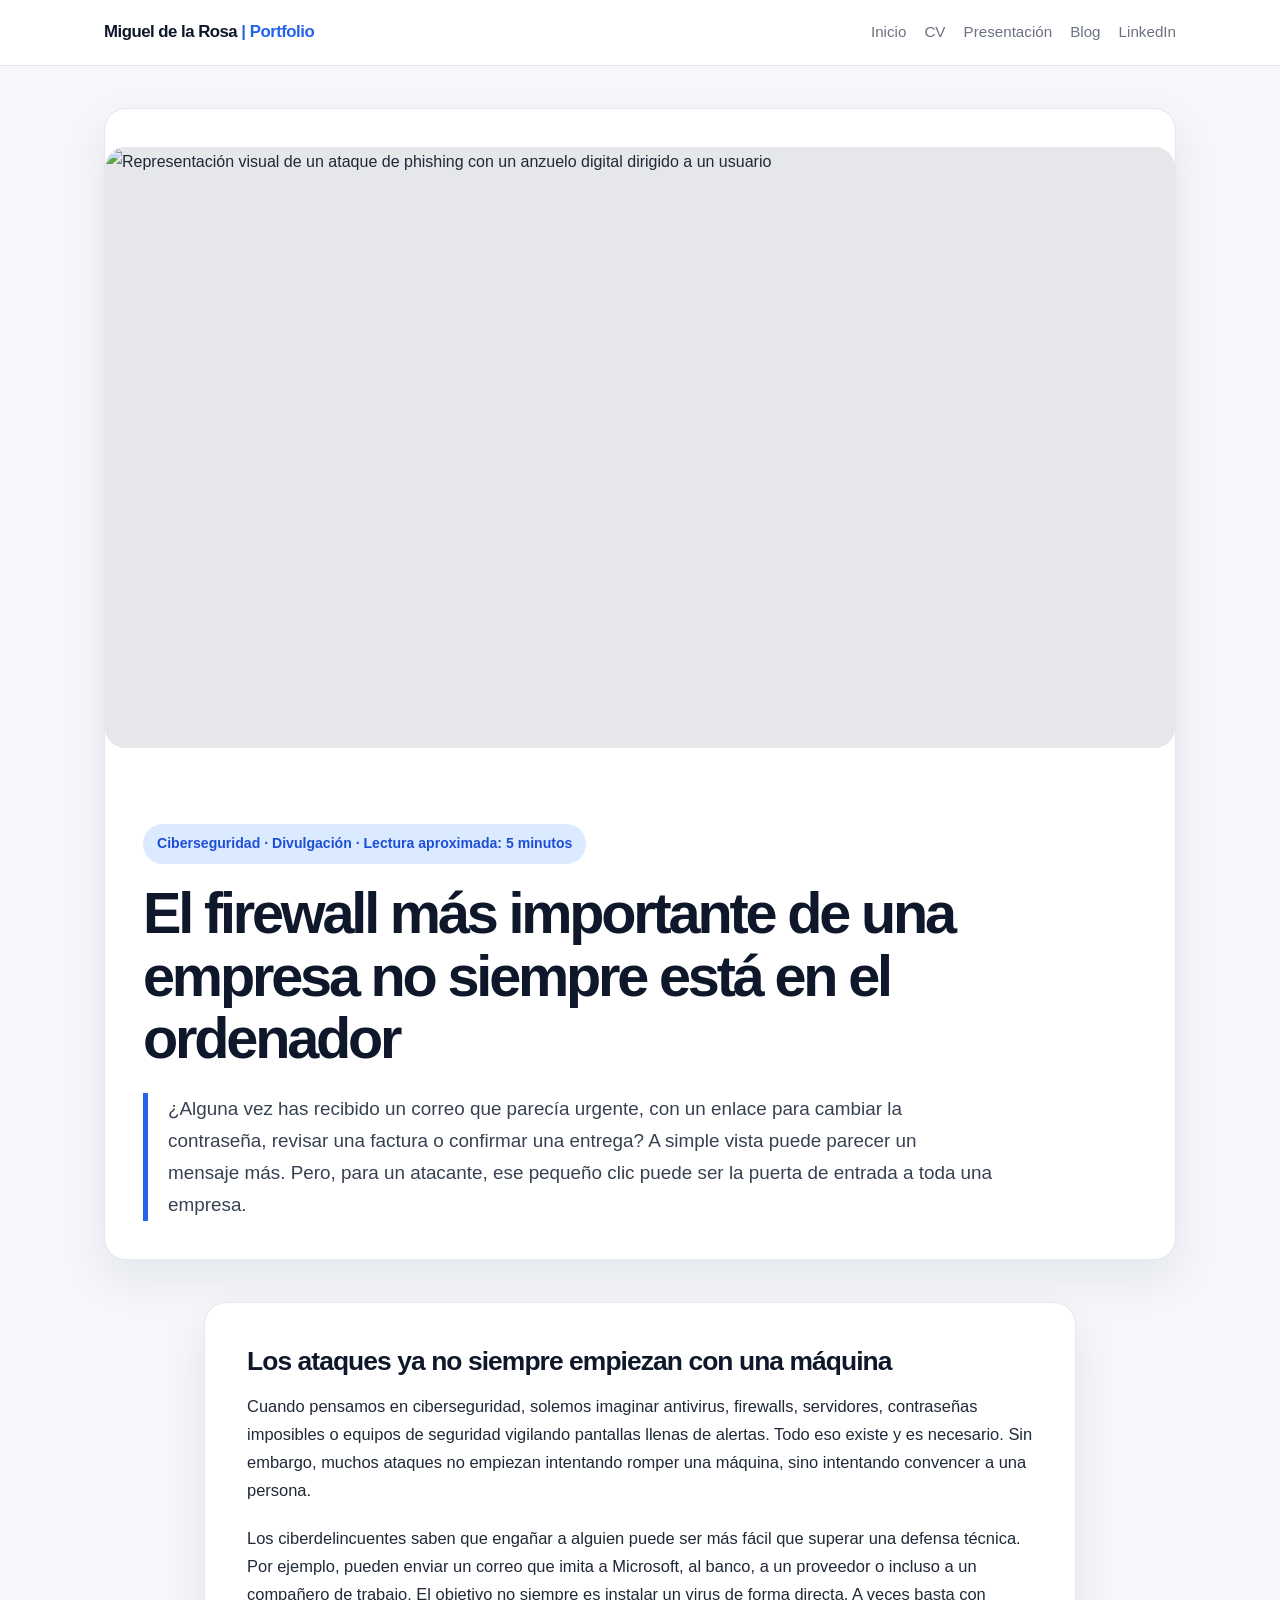
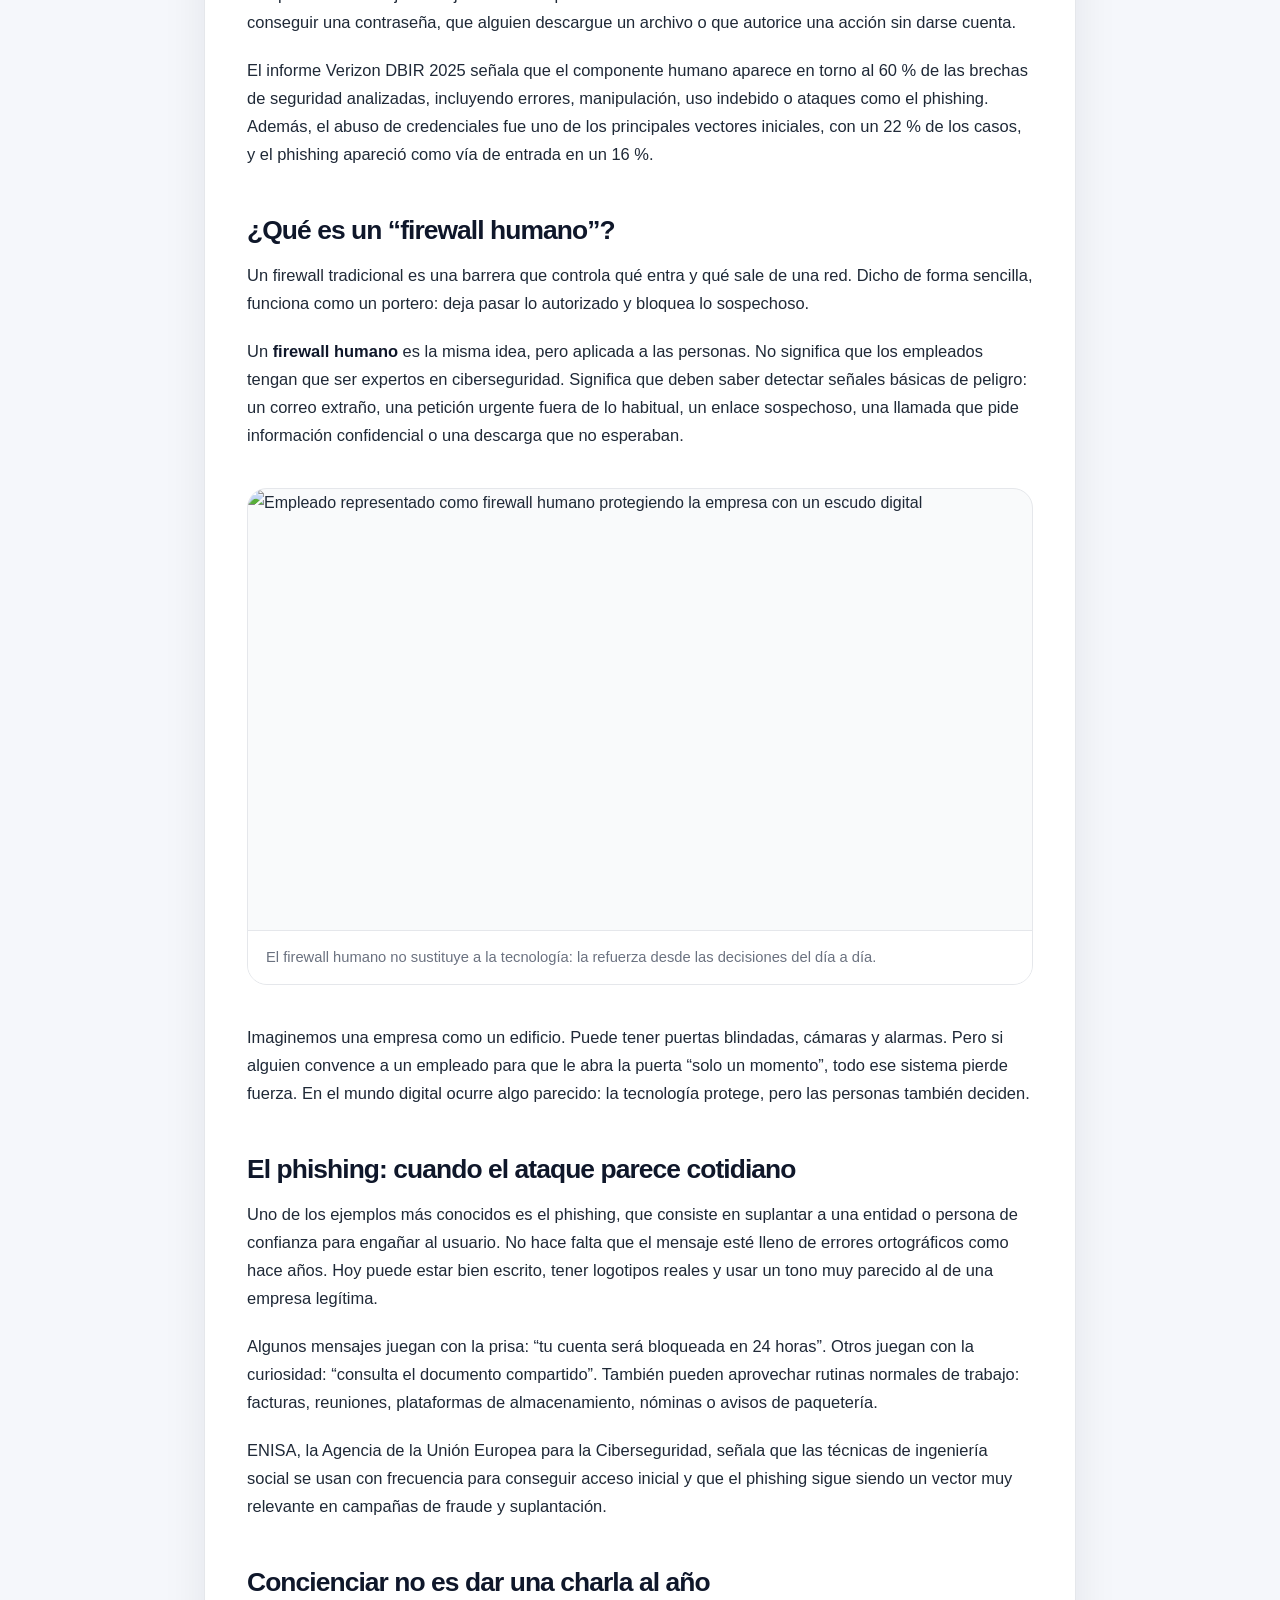
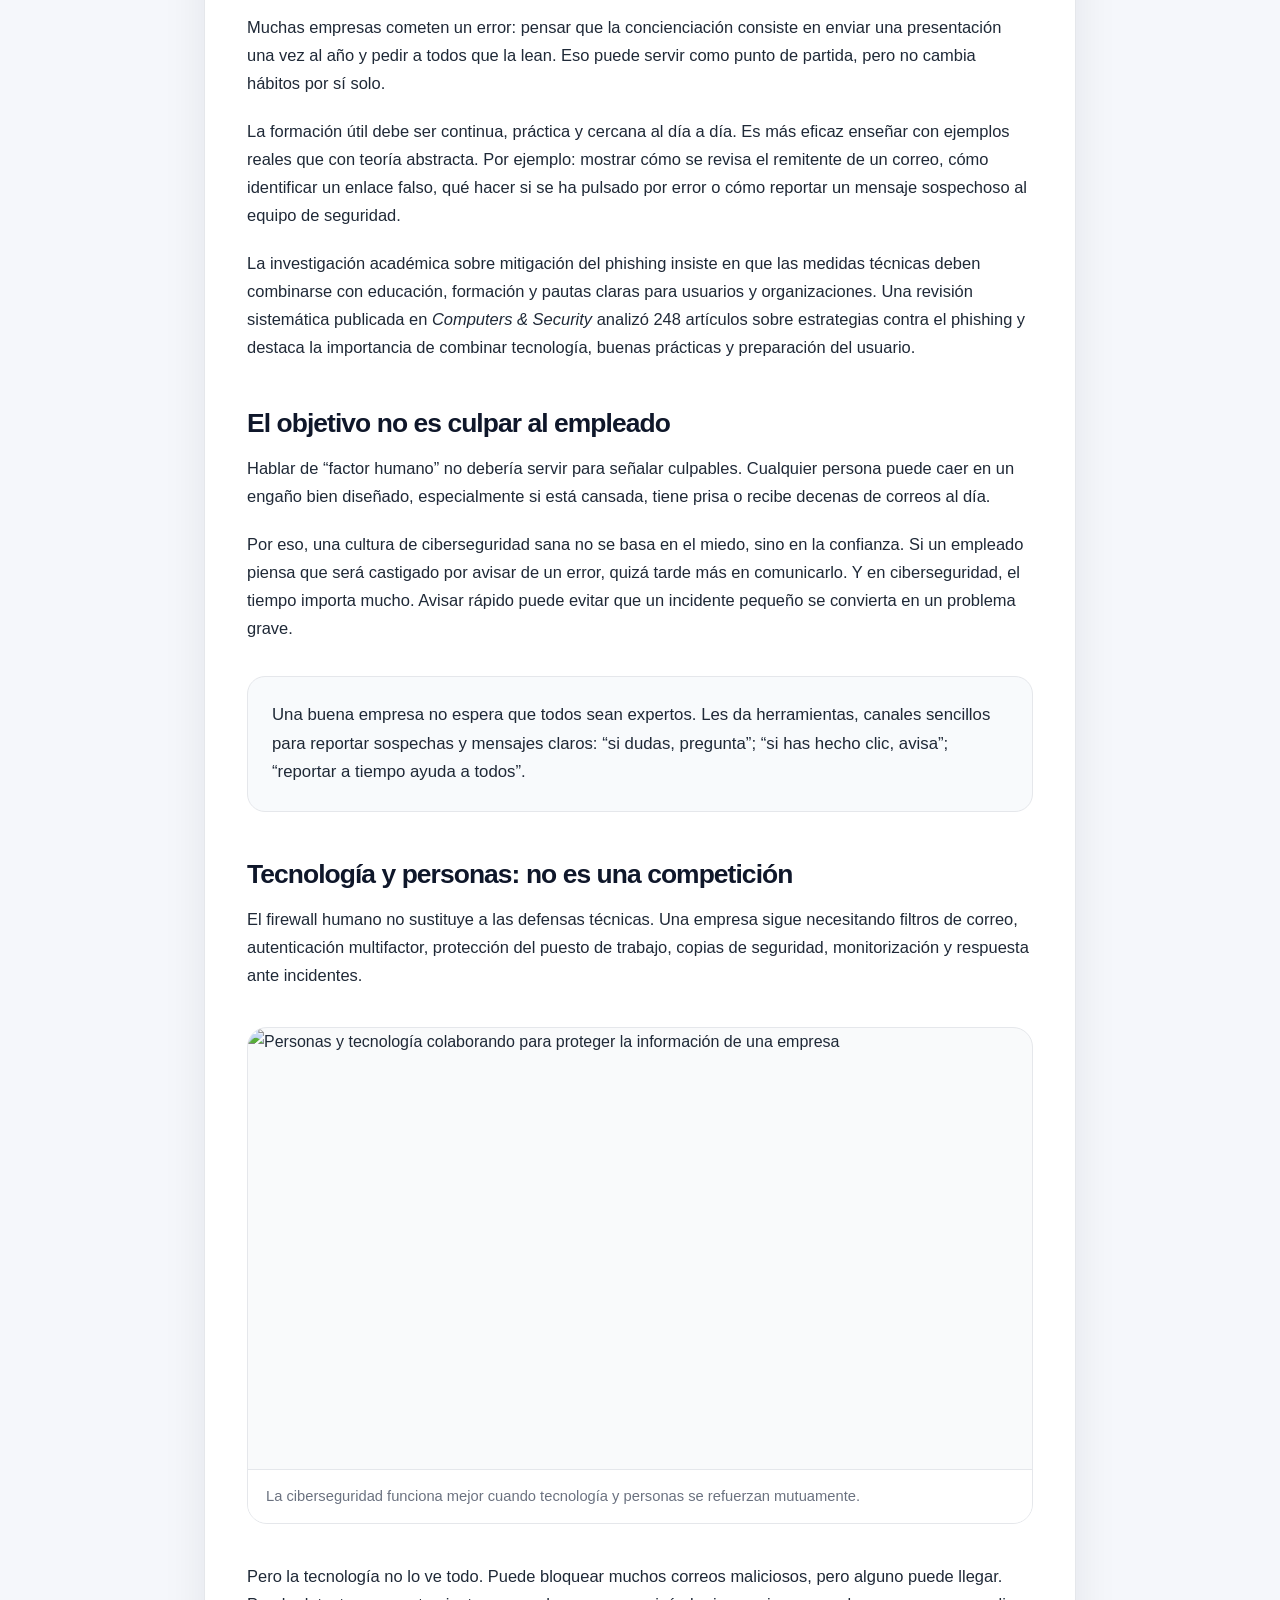
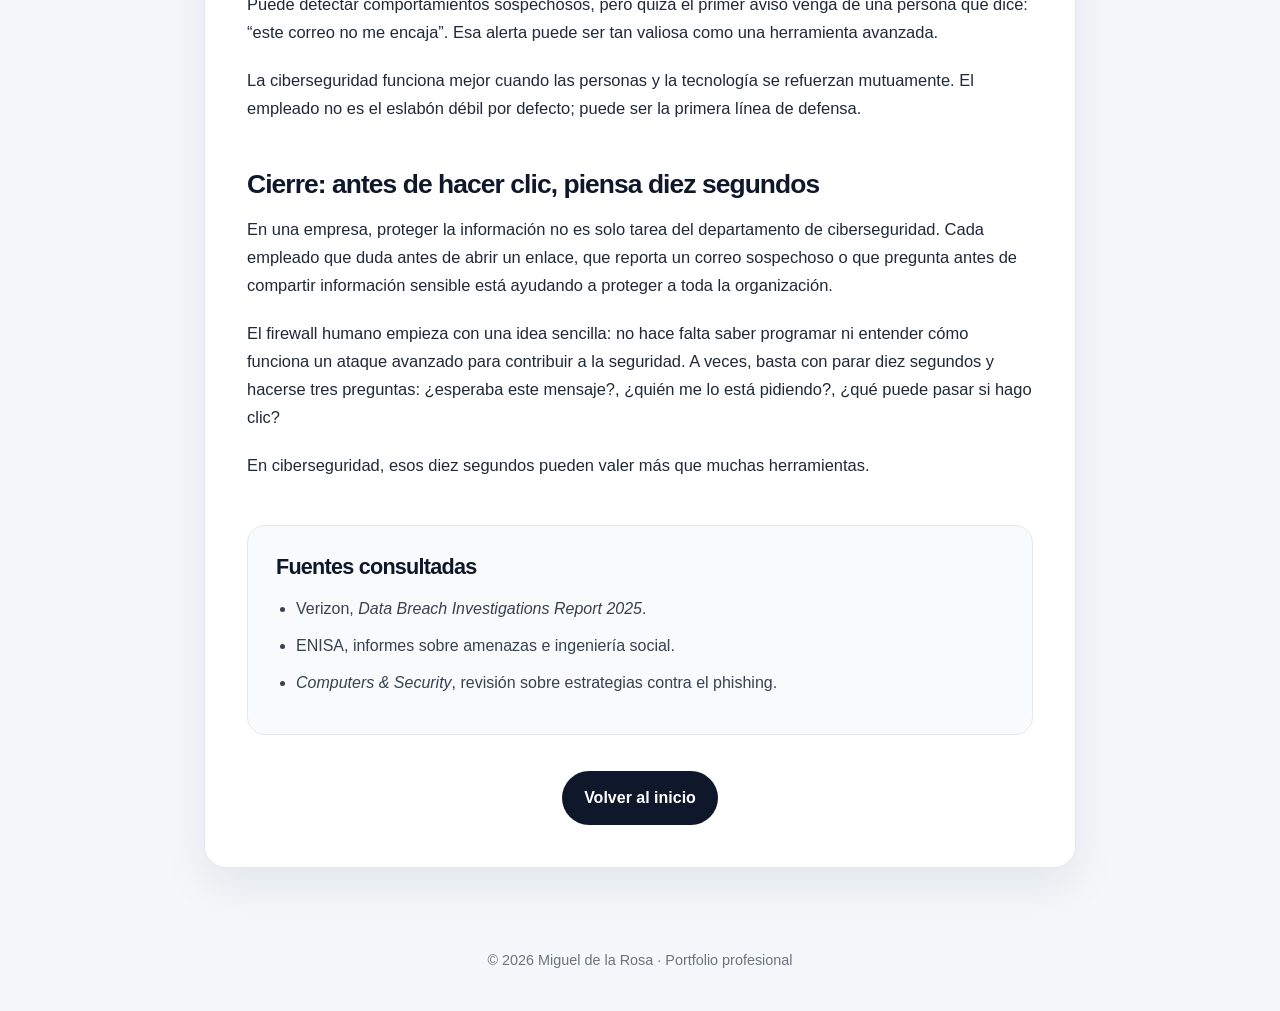
==== blog.html @ 4d726107 "Create blog.html" ====
<!DOCTYPE html>
<html lang="es">
<head>
  <meta charset="UTF-8" />
  <meta name="viewport" content="width=device-width, initial-scale=1.0" />
  <title>Blog divulgativo | Firewall humano</title>

  <style>
    :root {
      --bg: #f5f7fb;
      --card: #ffffff;
      --text: #1f2937;
      --muted: #6b7280;
      --primary: #0f172a;
      --accent: #2563eb;
      --accent-soft: #dbeafe;
      --border: #e5e7eb;
      --shadow: 0 18px 45px rgba(15, 23, 42, 0.08);
      --radius: 22px;
      --max-width: 920px;
    }

    * {
      box-sizing: border-box;
    }

    body {
      margin: 0;
      font-family: Arial, Helvetica, sans-serif;
      background: var(--bg);
      color: var(--text);
      line-height: 1.7;
    }

    a {
      color: inherit;
      text-decoration: none;
    }

    img {
      max-width: 100%;
      display: block;
    }

    /* =========================
       CABECERA GENERAL
       ========================= */
    header {
      background: rgba(255, 255, 255, 0.92);
      border-bottom: 1px solid var(--border);
      position: sticky;
      top: 0;
      z-index: 10;
      backdrop-filter: blur(12px);
    }

    .nav {
      max-width: 1120px;
      margin: 0 auto;
      padding: 18px 24px;
      display: flex;
      align-items: center;
      justify-content: space-between;
      gap: 24px;
    }

    .brand {
      font-weight: 800;
      letter-spacing: -0.03em;
      color: var(--primary);
      font-size: 1.05rem;
    }

    .brand span {
      color: var(--accent);
    }

    .nav-links {
      display: flex;
      gap: 18px;
      font-size: 0.95rem;
      color: var(--muted);
    }

    .nav-links a:hover {
      color: var(--accent);
    }

    /* =========================
       HERO DEL BLOG
       ========================= */
    .hero {
      max-width: 1120px;
      margin: 42px auto 0;
      padding: 0 24px;
    }

    .hero-card {
      background: var(--card);
      border: 1px solid var(--border);
      border-radius: var(--radius);
      box-shadow: var(--shadow);
      overflow: hidden;
    }

    .hero-image {
      aspect-ratio: 16 / 9;
      background: #e5e7eb;
      overflow: hidden;
    }

    .hero-image img {
      width: 100%;
      height: 100%;
      object-fit: cover;
    }

    .hero-content {
      padding: 38px;
    }

    .meta {
      display: inline-flex;
      flex-wrap: wrap;
      gap: 8px;
      align-items: center;
      padding: 8px 14px;
      margin-bottom: 18px;
      border-radius: 999px;
      background: var(--accent-soft);
      color: #1d4ed8;
      font-size: 0.88rem;
      font-weight: 700;
    }

    h1 {
      margin: 0;
      max-width: 900px;
      color: var(--primary);
      font-size: clamp(2rem, 5vw, 3.6rem);
      line-height: 1.08;
      letter-spacing: -0.055em;
    }

    .lead {
      margin: 24px 0 0;
      max-width: 850px;
      font-size: 1.18rem;
      color: #374151;
      border-left: 5px solid var(--accent);
      padding-left: 20px;
    }

    /* =========================
       ARTÍCULO
       ========================= */
    main {
      max-width: var(--max-width);
      margin: 42px auto;
      padding: 0 24px;
    }

    article {
      background: var(--card);
      border: 1px solid var(--border);
      border-radius: var(--radius);
      box-shadow: var(--shadow);
      padding: 42px;
    }

    article h2 {
      margin-top: 46px;
      margin-bottom: 14px;
      color: var(--primary);
      font-size: 1.65rem;
      line-height: 1.25;
      letter-spacing: -0.035em;
    }

    article h2:first-child {
      margin-top: 0;
    }

    article p {
      margin: 0 0 20px;
      font-size: 1.03rem;
    }

    strong {
      color: var(--primary);
    }

    figure {
      margin: 38px 0;
      border-radius: 20px;
      overflow: hidden;
      border: 1px solid var(--border);
      background: #f9fafb;
    }

    figure img {
      width: 100%;
      aspect-ratio: 16 / 9;
      object-fit: cover;
    }

    figcaption {
      padding: 14px 18px;
      font-size: 0.92rem;
      color: var(--muted);
      background: #ffffff;
      border-top: 1px solid var(--border);
    }

    .highlight-box {
      margin: 34px 0;
      padding: 24px;
      border-radius: 18px;
      background: #f8fafc;
      border: 1px solid var(--border);
    }

    .highlight-box p {
      margin: 0;
      font-size: 1.05rem;
    }

    /* =========================
       FUENTES
       ========================= */
    .sources {
      margin-top: 46px;
      padding: 28px;
      border-radius: 18px;
      background: #f8fafc;
      border: 1px solid var(--border);
    }

    .sources h2 {
      margin-top: 0;
      font-size: 1.35rem;
    }

    .sources ul {
      margin: 0;
      padding-left: 20px;
    }

    .sources li {
      margin-bottom: 10px;
      color: #374151;
    }

    /* =========================
       BOTÓN FINAL
       ========================= */
    .back-home {
      margin-top: 36px;
      text-align: center;
    }

    .btn {
      display: inline-flex;
      align-items: center;
      justify-content: center;
      padding: 13px 22px;
      border-radius: 999px;
      background: var(--primary);
      color: #ffffff;
      font-weight: 700;
      transition: transform 0.2s ease, box-shadow 0.2s ease, background 0.2s ease;
    }

    .btn:hover {
      background: var(--accent);
      transform: translateY(-2px);
      box-shadow: 0 14px 30px rgba(37, 99, 235, 0.22);
    }

    footer {
      max-width: 1120px;
      margin: 0 auto;
      padding: 24px;
      text-align: center;
      color: var(--muted);
      font-size: 0.9rem;
    }

    /* =========================
       RESPONSIVE
       ========================= */
    @media (max-width: 760px) {
      .nav {
        flex-direction: column;
        align-items: flex-start;
      }

      .nav-links {
        flex-wrap: wrap;
      }

      .hero-content,
      article {
        padding: 26px;
      }

      .lead {
        font-size: 1.05rem;
      }

      article h2 {
        font-size: 1.4rem;
      }
    }
  </style>
</head>

<body>

  <!-- 
    CABECERA:
    Cambia los enlaces si tus archivos tienen otros nombres.
    Ejemplo: index.html, cv.html, presentacion.html, blog.html
  -->
  <header>
    <nav class="nav">
      <a class="brand" href="index.html">Miguel de la Rosa <span>| Portfolio</span></a>

      <div class="nav-links">
        <a href="index.html">Inicio</a>
        <a href="cv.html">CV</a>
        <a href="presentacion.html">Presentación</a>
        <a href="blog.html">Blog</a>
        <a href="linkedin.html">LinkedIn</a>
      </div>
    </nav>
  </header>

  <!-- HERO DEL BLOG -->
  <section class="hero">
    <div class="hero-card">

      <figure class="hero-image">
        <!-- 
          Cambia esta ruta si guardas la imagen en otra carpeta.
          Ruta recomendada: /img/blog-firewall-humano-cabecera.png
        -->
        <img
          src="img/blog-firewall-humano-cabecera.png"
          alt="Representación visual de un ataque de phishing con un anzuelo digital dirigido a un usuario"
        />
      </figure>

      <div class="hero-content">
        <div class="meta">
          Ciberseguridad · Divulgación · Lectura aproximada: 5 minutos
        </div>

        <h1>El firewall más importante de una empresa no siempre está en el ordenador</h1>

        <p class="lead">
          ¿Alguna vez has recibido un correo que parecía urgente, con un enlace para cambiar la contraseña, revisar una factura o confirmar una entrega? A simple vista puede parecer un mensaje más. Pero, para un atacante, ese pequeño clic puede ser la puerta de entrada a toda una empresa.
        </p>
      </div>
    </div>
  </section>

  <main>
    <article>

      <h2>Los ataques ya no siempre empiezan con una máquina</h2>

      <p>
        Cuando pensamos en ciberseguridad, solemos imaginar antivirus, firewalls, servidores, contraseñas imposibles o equipos de seguridad vigilando pantallas llenas de alertas. Todo eso existe y es necesario. Sin embargo, muchos ataques no empiezan intentando romper una máquina, sino intentando convencer a una persona.
      </p>

      <p>
        Los ciberdelincuentes saben que engañar a alguien puede ser más fácil que superar una defensa técnica. Por ejemplo, pueden enviar un correo que imita a Microsoft, al banco, a un proveedor o incluso a un compañero de trabajo. El objetivo no siempre es instalar un virus de forma directa. A veces basta con conseguir una contraseña, que alguien descargue un archivo o que autorice una acción sin darse cuenta.
      </p>

      <p>
        El informe Verizon DBIR 2025 señala que el componente humano aparece en torno al 60 % de las brechas de seguridad analizadas, incluyendo errores, manipulación, uso indebido o ataques como el phishing. Además, el abuso de credenciales fue uno de los principales vectores iniciales, con un 22 % de los casos, y el phishing apareció como vía de entrada en un 16 %.
      </p>

      <h2>¿Qué es un “firewall humano”?</h2>

      <p>
        Un firewall tradicional es una barrera que controla qué entra y qué sale de una red. Dicho de forma sencilla, funciona como un portero: deja pasar lo autorizado y bloquea lo sospechoso.
      </p>

      <p>
        Un <strong>firewall humano</strong> es la misma idea, pero aplicada a las personas. No significa que los empleados tengan que ser expertos en ciberseguridad. Significa que deben saber detectar señales básicas de peligro: un correo extraño, una petición urgente fuera de lo habitual, un enlace sospechoso, una llamada que pide información confidencial o una descarga que no esperaban.
      </p>

      <figure>
        <!-- 
          Imagen interior 1.
          Ruta recomendada: /img/blog-firewall-humano-escudo.png
        -->
        <img
          src="img/blog-firewall-humano-escudo.png"
          alt="Empleado representado como firewall humano protegiendo la empresa con un escudo digital"
        />
        <figcaption>
          El firewall humano no sustituye a la tecnología: la refuerza desde las decisiones del día a día.
        </figcaption>
      </figure>

      <p>
        Imaginemos una empresa como un edificio. Puede tener puertas blindadas, cámaras y alarmas. Pero si alguien convence a un empleado para que le abra la puerta “solo un momento”, todo ese sistema pierde fuerza. En el mundo digital ocurre algo parecido: la tecnología protege, pero las personas también deciden.
      </p>

      <h2>El phishing: cuando el ataque parece cotidiano</h2>

      <p>
        Uno de los ejemplos más conocidos es el phishing, que consiste en suplantar a una entidad o persona de confianza para engañar al usuario. No hace falta que el mensaje esté lleno de errores ortográficos como hace años. Hoy puede estar bien escrito, tener logotipos reales y usar un tono muy parecido al de una empresa legítima.
      </p>

      <p>
        Algunos mensajes juegan con la prisa: “tu cuenta será bloqueada en 24 horas”. Otros juegan con la curiosidad: “consulta el documento compartido”. También pueden aprovechar rutinas normales de trabajo: facturas, reuniones, plataformas de almacenamiento, nóminas o avisos de paquetería.
      </p>

      <p>
        ENISA, la Agencia de la Unión Europea para la Ciberseguridad, señala que las técnicas de ingeniería social se usan con frecuencia para conseguir acceso inicial y que el phishing sigue siendo un vector muy relevante en campañas de fraude y suplantación.
      </p>

      <h2>Concienciar no es dar una charla al año</h2>

      <p>
        Muchas empresas cometen un error: pensar que la concienciación consiste en enviar una presentación una vez al año y pedir a todos que la lean. Eso puede servir como punto de partida, pero no cambia hábitos por sí solo.
      </p>

      <p>
        La formación útil debe ser continua, práctica y cercana al día a día. Es más eficaz enseñar con ejemplos reales que con teoría abstracta. Por ejemplo: mostrar cómo se revisa el remitente de un correo, cómo identificar un enlace falso, qué hacer si se ha pulsado por error o cómo reportar un mensaje sospechoso al equipo de seguridad.
      </p>

      <p>
        La investigación académica sobre mitigación del phishing insiste en que las medidas técnicas deben combinarse con educación, formación y pautas claras para usuarios y organizaciones. Una revisión sistemática publicada en <em>Computers & Security</em> analizó 248 artículos sobre estrategias contra el phishing y destaca la importancia de combinar tecnología, buenas prácticas y preparación del usuario.
      </p>

      <h2>El objetivo no es culpar al empleado</h2>

      <p>
        Hablar de “factor humano” no debería servir para señalar culpables. Cualquier persona puede caer en un engaño bien diseñado, especialmente si está cansada, tiene prisa o recibe decenas de correos al día.
      </p>

      <p>
        Por eso, una cultura de ciberseguridad sana no se basa en el miedo, sino en la confianza. Si un empleado piensa que será castigado por avisar de un error, quizá tarde más en comunicarlo. Y en ciberseguridad, el tiempo importa mucho. Avisar rápido puede evitar que un incidente pequeño se convierta en un problema grave.
      </p>

      <div class="highlight-box">
        <p>
          Una buena empresa no espera que todos sean expertos. Les da herramientas, canales sencillos para reportar sospechas y mensajes claros: “si dudas, pregunta”; “si has hecho clic, avisa”; “reportar a tiempo ayuda a todos”.
        </p>
      </div>

      <h2>Tecnología y personas: no es una competición</h2>

      <p>
        El firewall humano no sustituye a las defensas técnicas. Una empresa sigue necesitando filtros de correo, autenticación multifactor, protección del puesto de trabajo, copias de seguridad, monitorización y respuesta ante incidentes.
      </p>

      <figure>
        <!-- 
          Imagen interior 2.
          Ruta recomendada: /img/blog-personas-tecnologia.png
        -->
        <img
          src="img/blog-personas-tecnologia.png"
          alt="Personas y tecnología colaborando para proteger la información de una empresa"
        />
        <figcaption>
          La ciberseguridad funciona mejor cuando tecnología y personas se refuerzan mutuamente.
        </figcaption>
      </figure>

      <p>
        Pero la tecnología no lo ve todo. Puede bloquear muchos correos maliciosos, pero alguno puede llegar. Puede detectar comportamientos sospechosos, pero quizá el primer aviso venga de una persona que dice: “este correo no me encaja”. Esa alerta puede ser tan valiosa como una herramienta avanzada.
      </p>

      <p>
        La ciberseguridad funciona mejor cuando las personas y la tecnología se refuerzan mutuamente. El empleado no es el eslabón débil por defecto; puede ser la primera línea de defensa.
      </p>

      <h2>Cierre: antes de hacer clic, piensa diez segundos</h2>

      <p>
        En una empresa, proteger la información no es solo tarea del departamento de ciberseguridad. Cada empleado que duda antes de abrir un enlace, que reporta un correo sospechoso o que pregunta antes de compartir información sensible está ayudando a proteger a toda la organización.
      </p>

      <p>
        El firewall humano empieza con una idea sencilla: no hace falta saber programar ni entender cómo funciona un ataque avanzado para contribuir a la seguridad. A veces, basta con parar diez segundos y hacerse tres preguntas: ¿esperaba este mensaje?, ¿quién me lo está pidiendo?, ¿qué puede pasar si hago clic?
      </p>

      <p>
        En ciberseguridad, esos diez segundos pueden valer más que muchas herramientas.
      </p>

      <section class="sources">
        <h2>Fuentes consultadas</h2>
        <ul>
          <li>Verizon, <em>Data Breach Investigations Report 2025</em>.</li>
          <li>ENISA, informes sobre amenazas e ingeniería social.</li>
          <li><em>Computers & Security</em>, revisión sobre estrategias contra el phishing.</li>
        </ul>
      </section>

      <div class="back-home">
        <!-- Cambia index.html si tu página principal tiene otro nombre -->
        <a class="btn" href="index.html">Volver al inicio</a>
      </div>

    </article>
  </main>

  <footer>
    <p>© 2026 Miguel de la Rosa · Portfolio profesional</p>
  </footer>

</body>
</html>
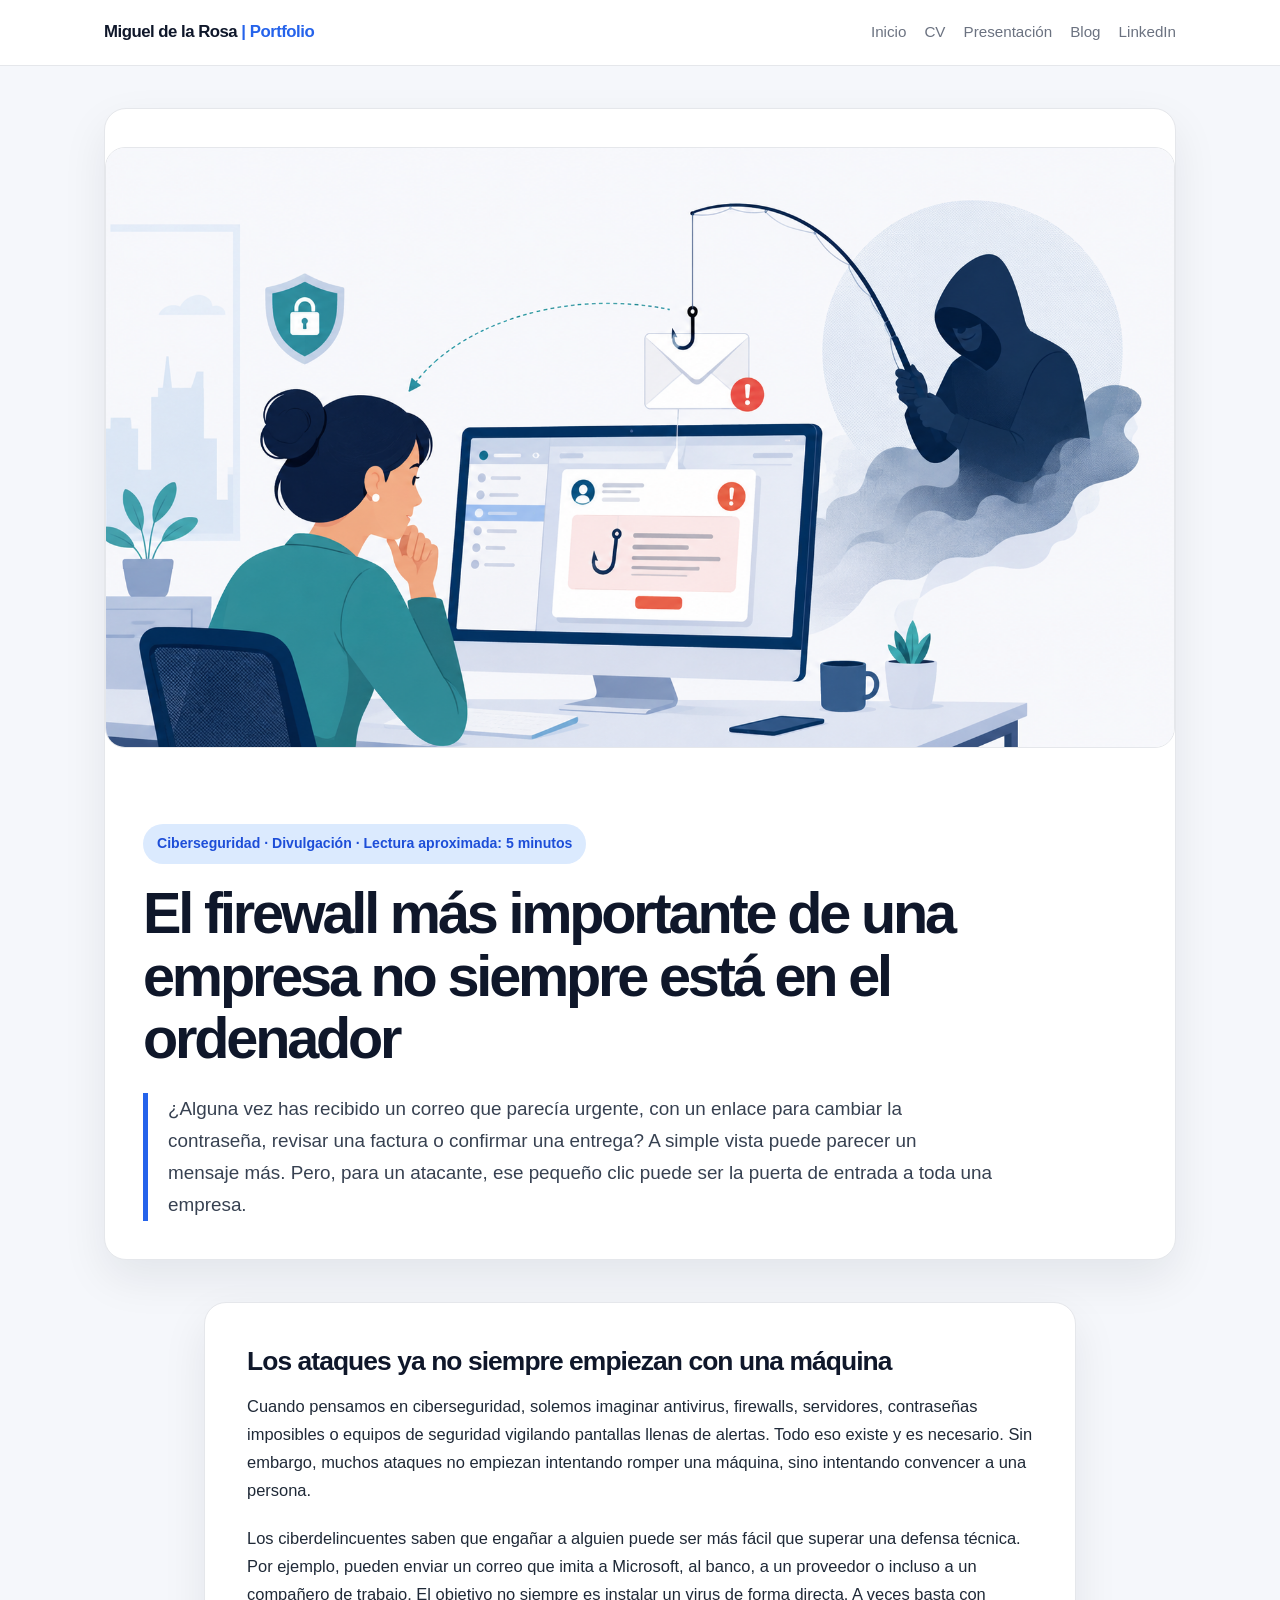
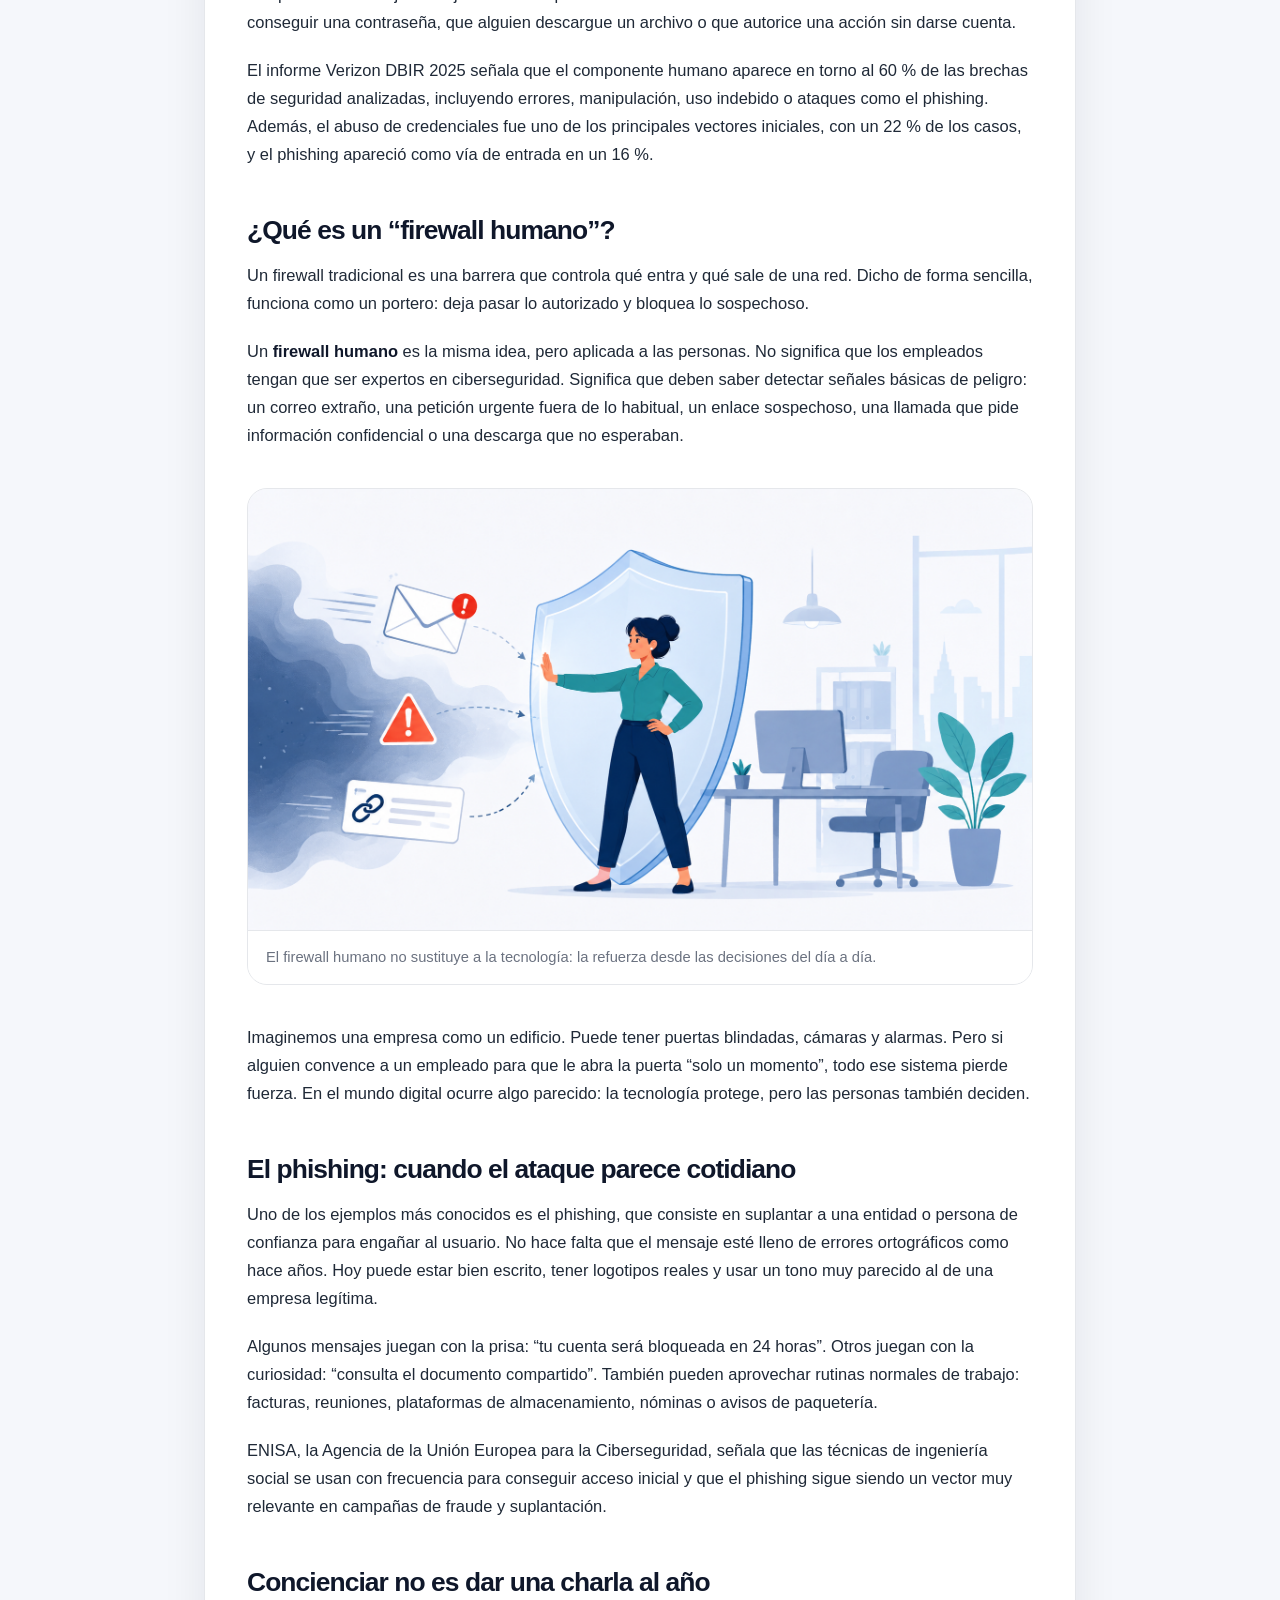
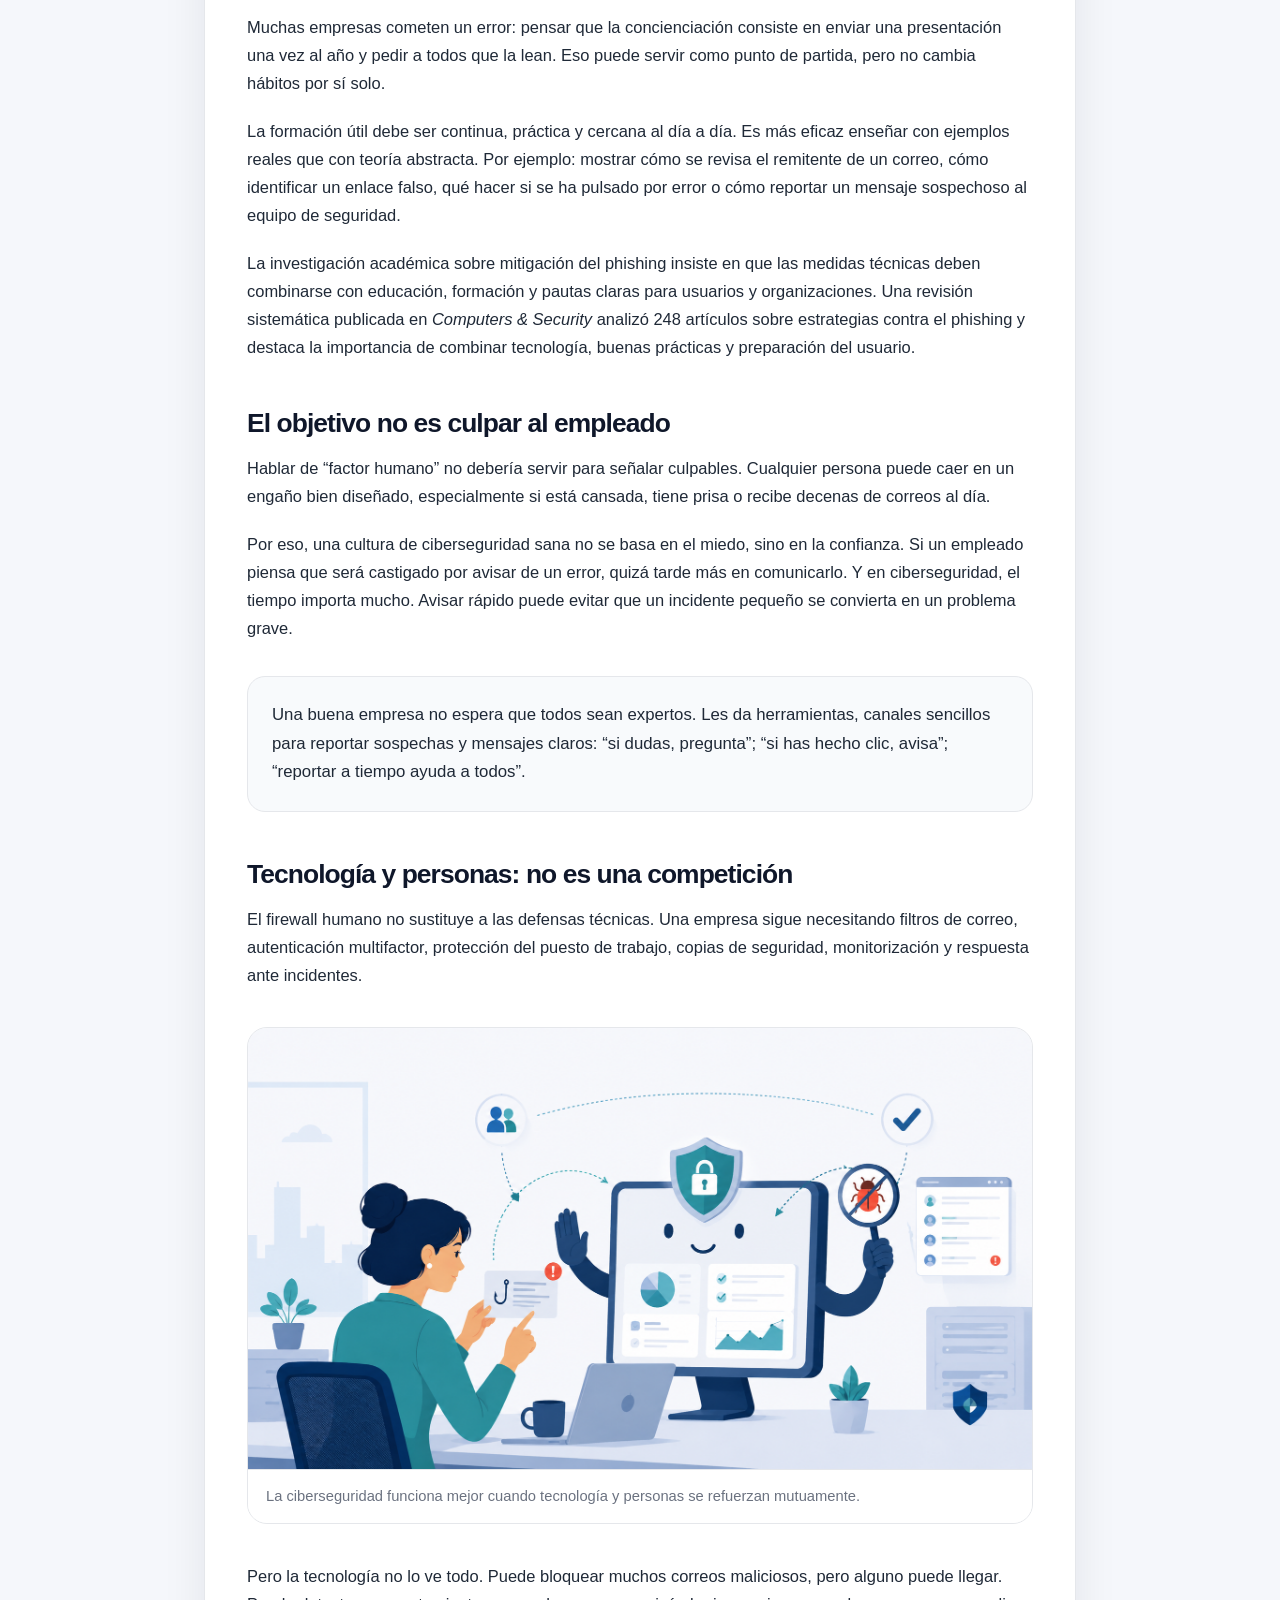
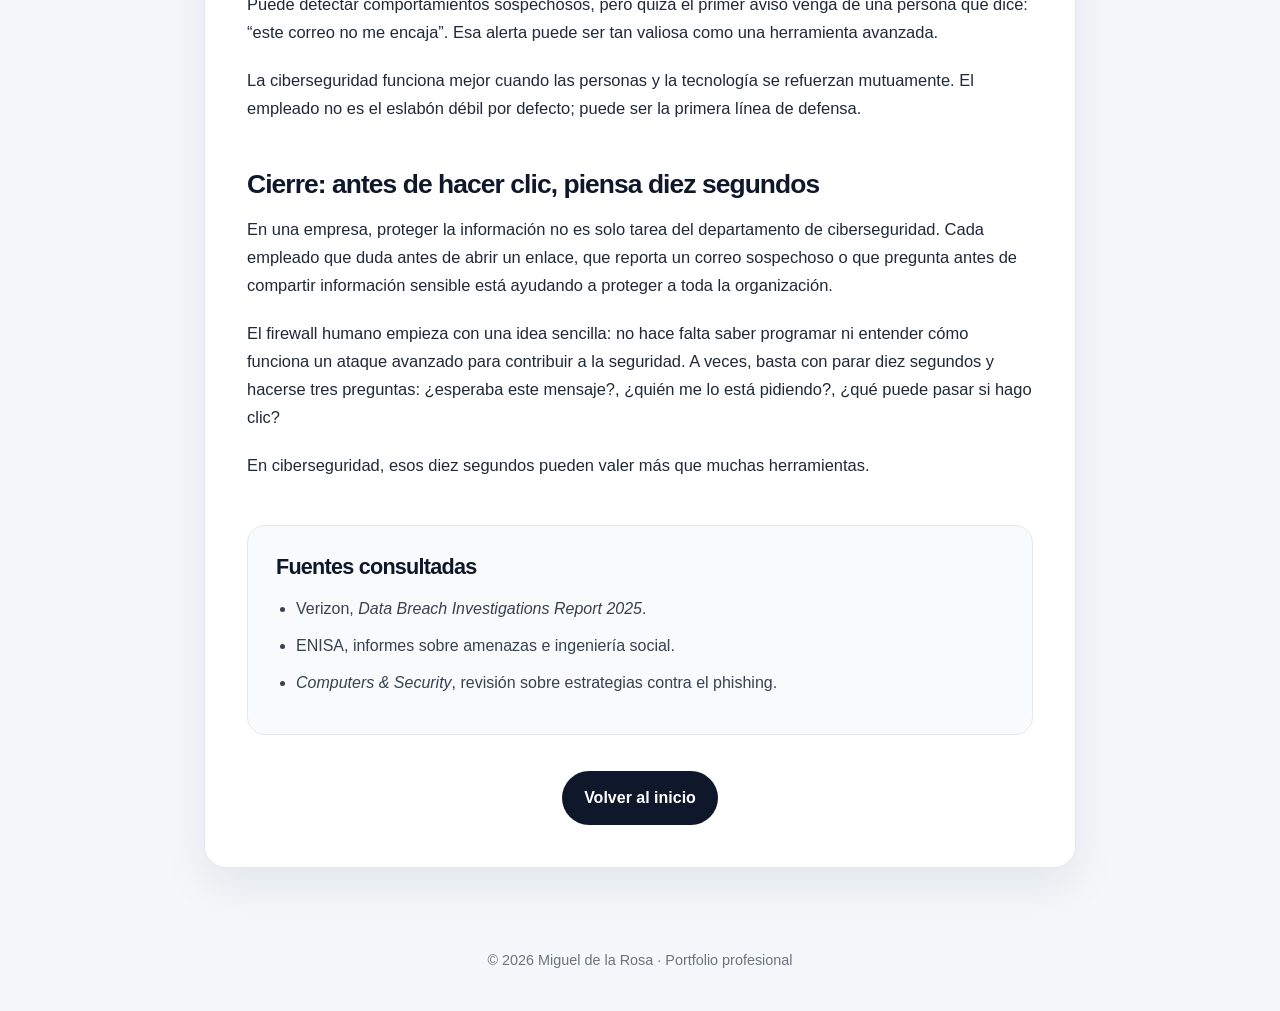
==== commit 1c707599: "Update blog.html" ====
--- a/blog.html
+++ b/blog.html
@@ -346,7 +346,7 @@
           Ruta recomendada: /img/blog-firewall-humano-cabecera.png
         -->
         <img
-          src="img/blog-firewall-humano-cabecera.png"
+          src="assets/blog-firewall-humano-cabecera.png"
           alt="Representación visual de un ataque de phishing con un anzuelo digital dirigido a un usuario"
         />
       </figure>
@@ -398,7 +398,7 @@
           Ruta recomendada: /img/blog-firewall-humano-escudo.png
         -->
         <img
-          src="img/blog-firewall-humano-escudo.png"
+          src="assets/blog-firewall-humano-escudo.png"
           alt="Empleado representado como firewall humano protegiendo la empresa con un escudo digital"
         />
         <figcaption>
@@ -466,7 +466,7 @@
           Ruta recomendada: /img/blog-personas-tecnologia.png
         -->
         <img
-          src="img/blog-personas-tecnologia.png"
+          src="assets/blog-personas-tecnologia.png"
           alt="Personas y tecnología colaborando para proteger la información de una empresa"
         />
         <figcaption>
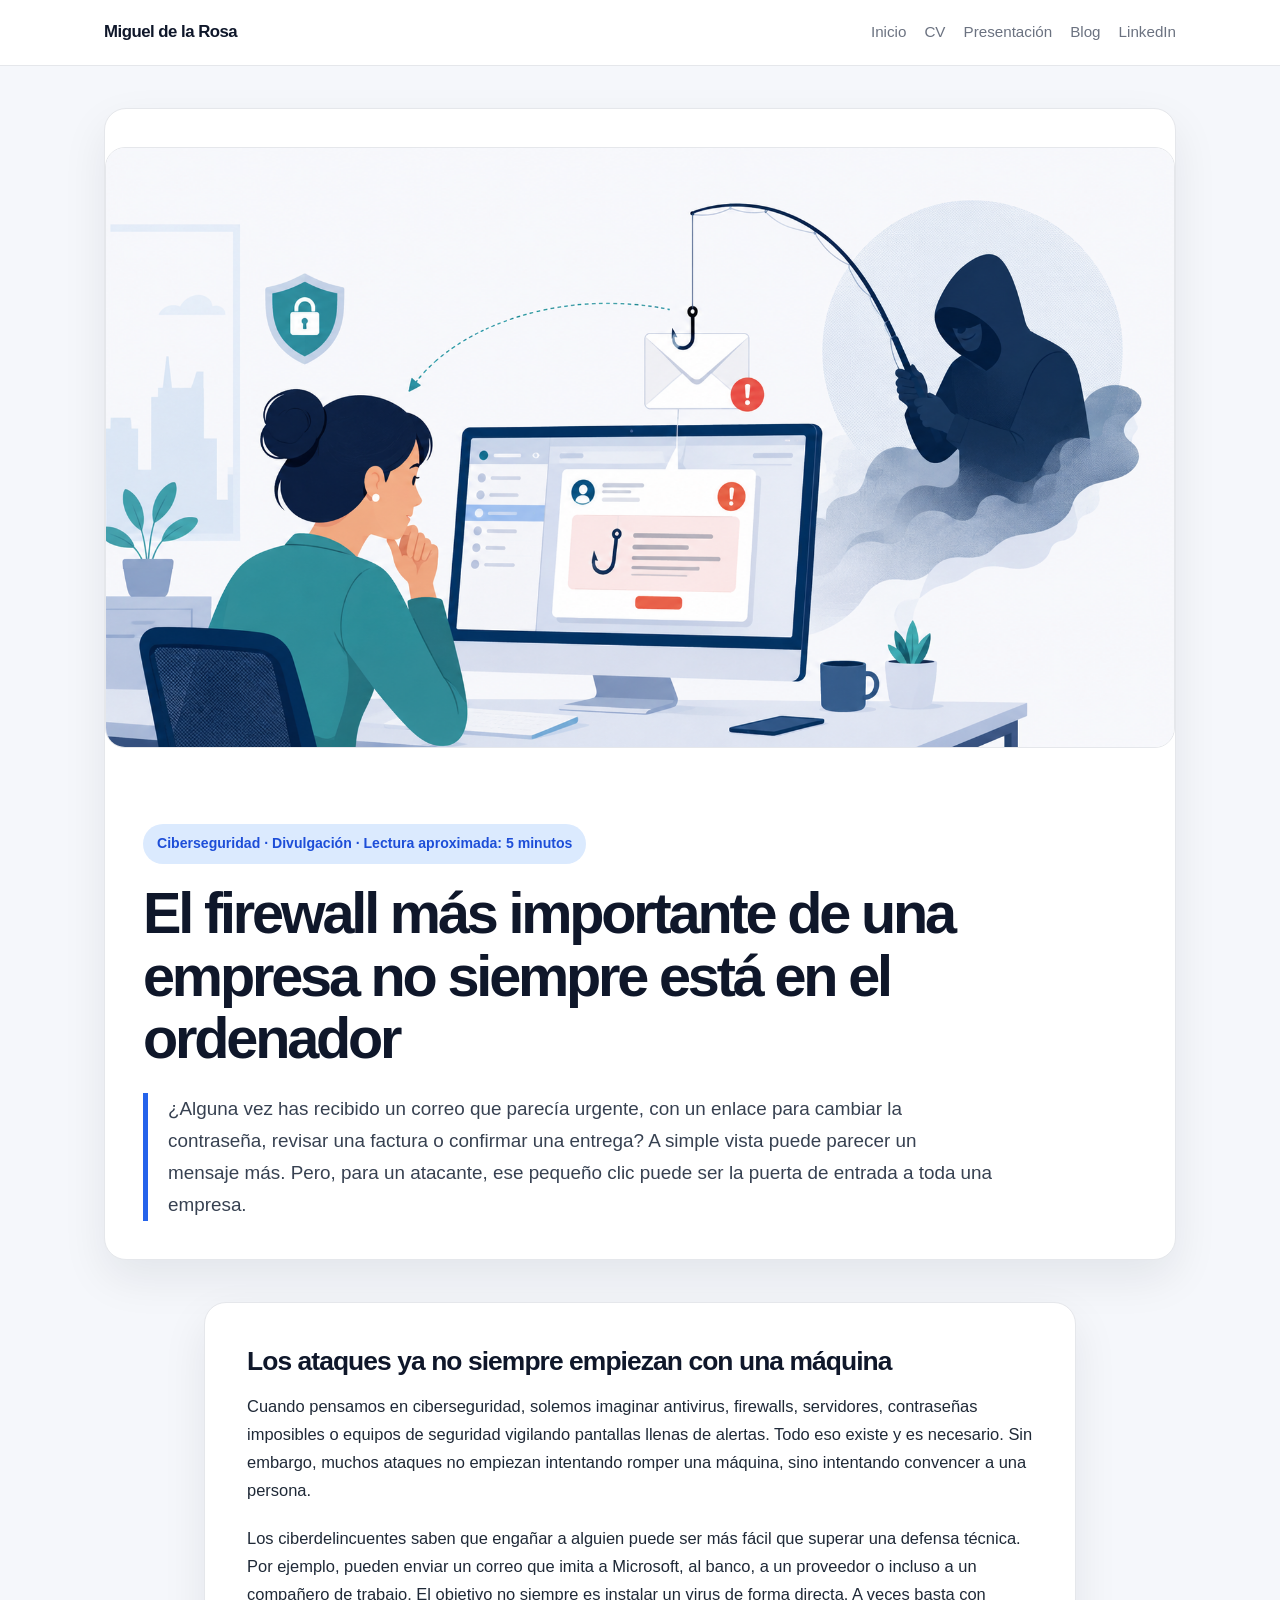
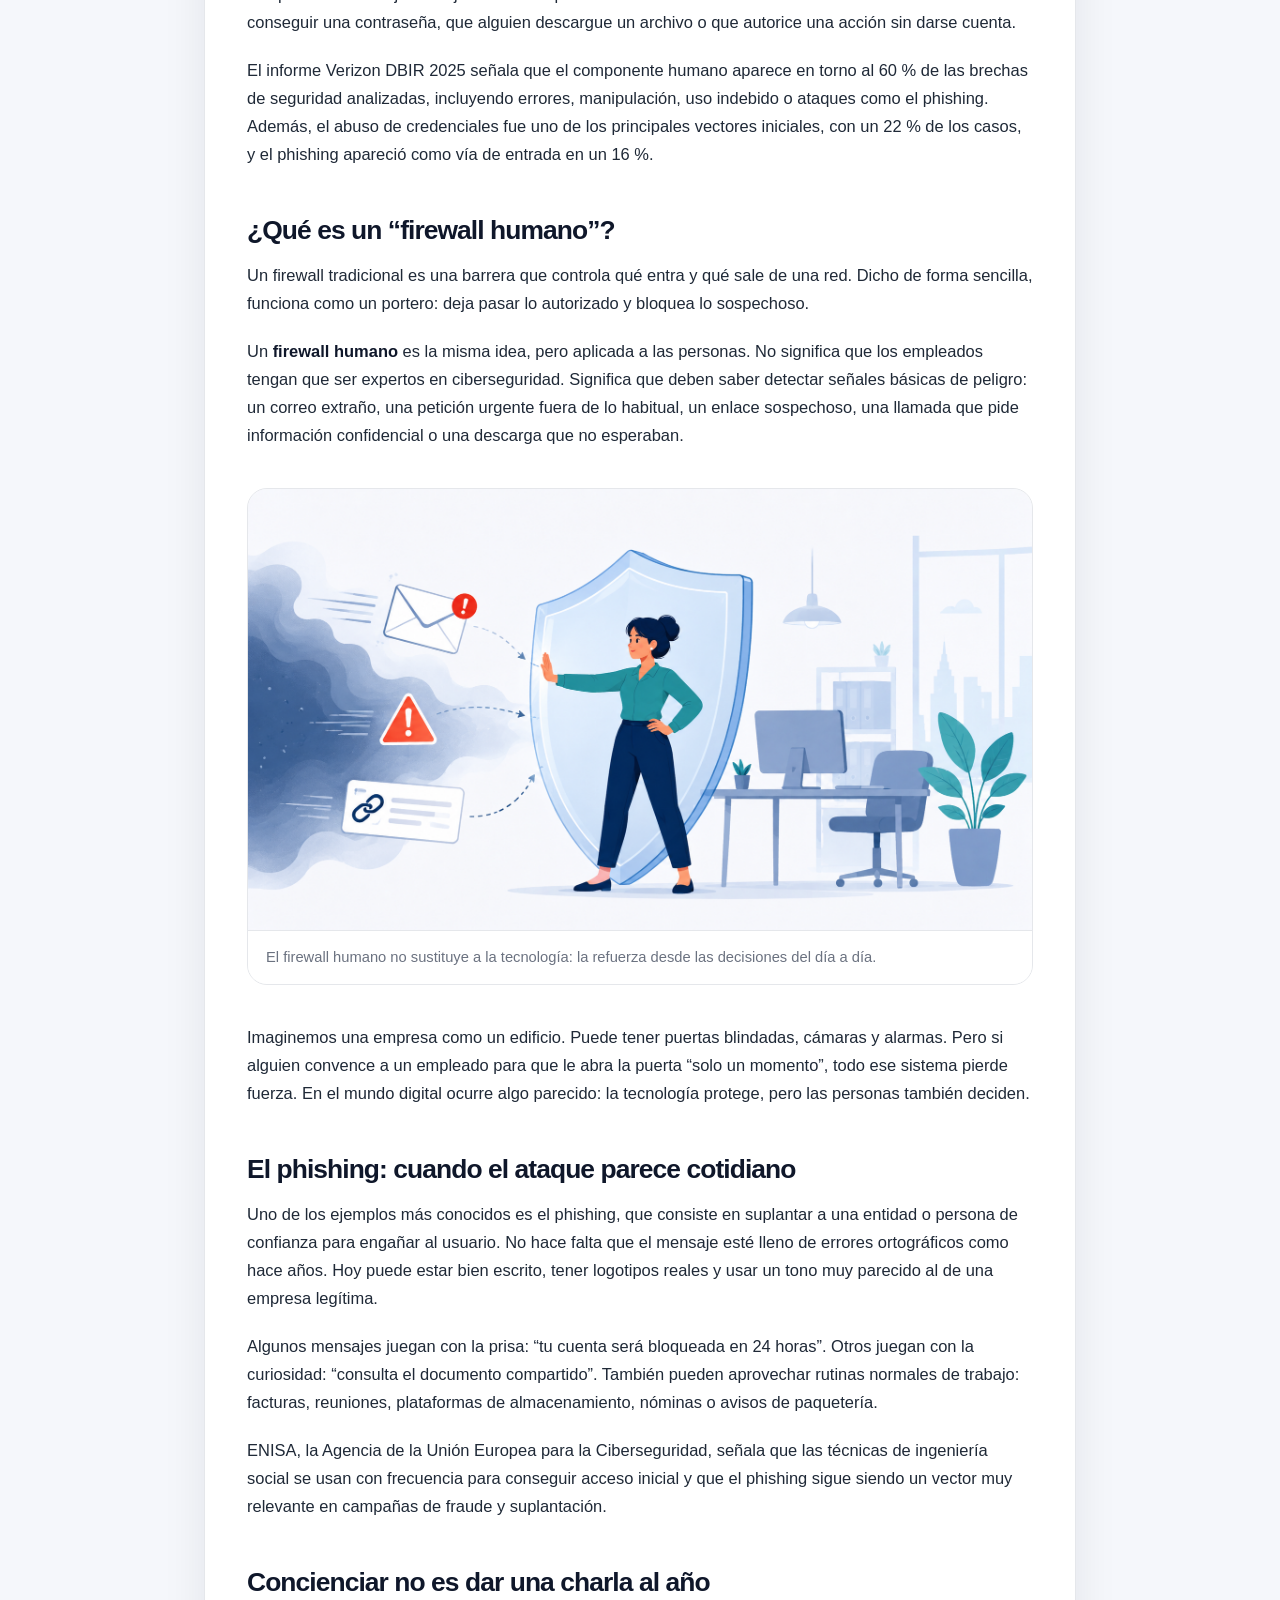
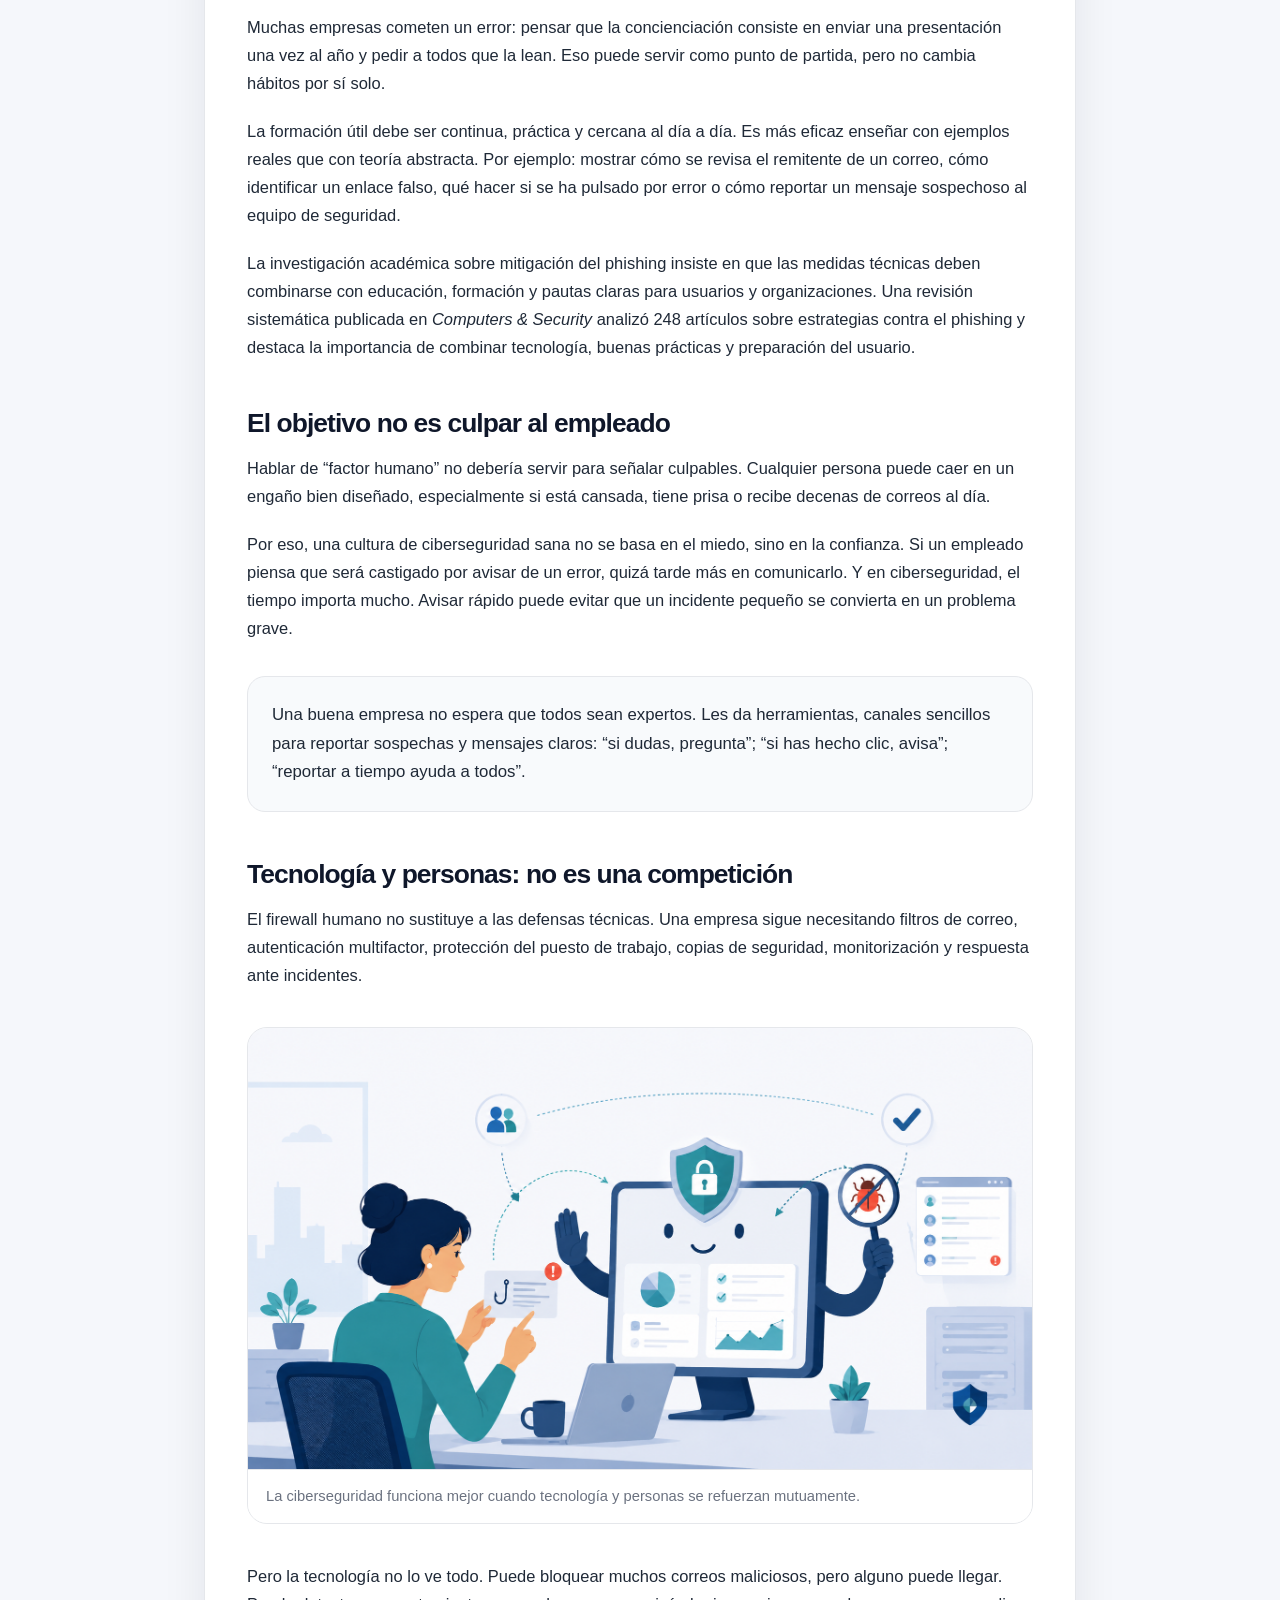
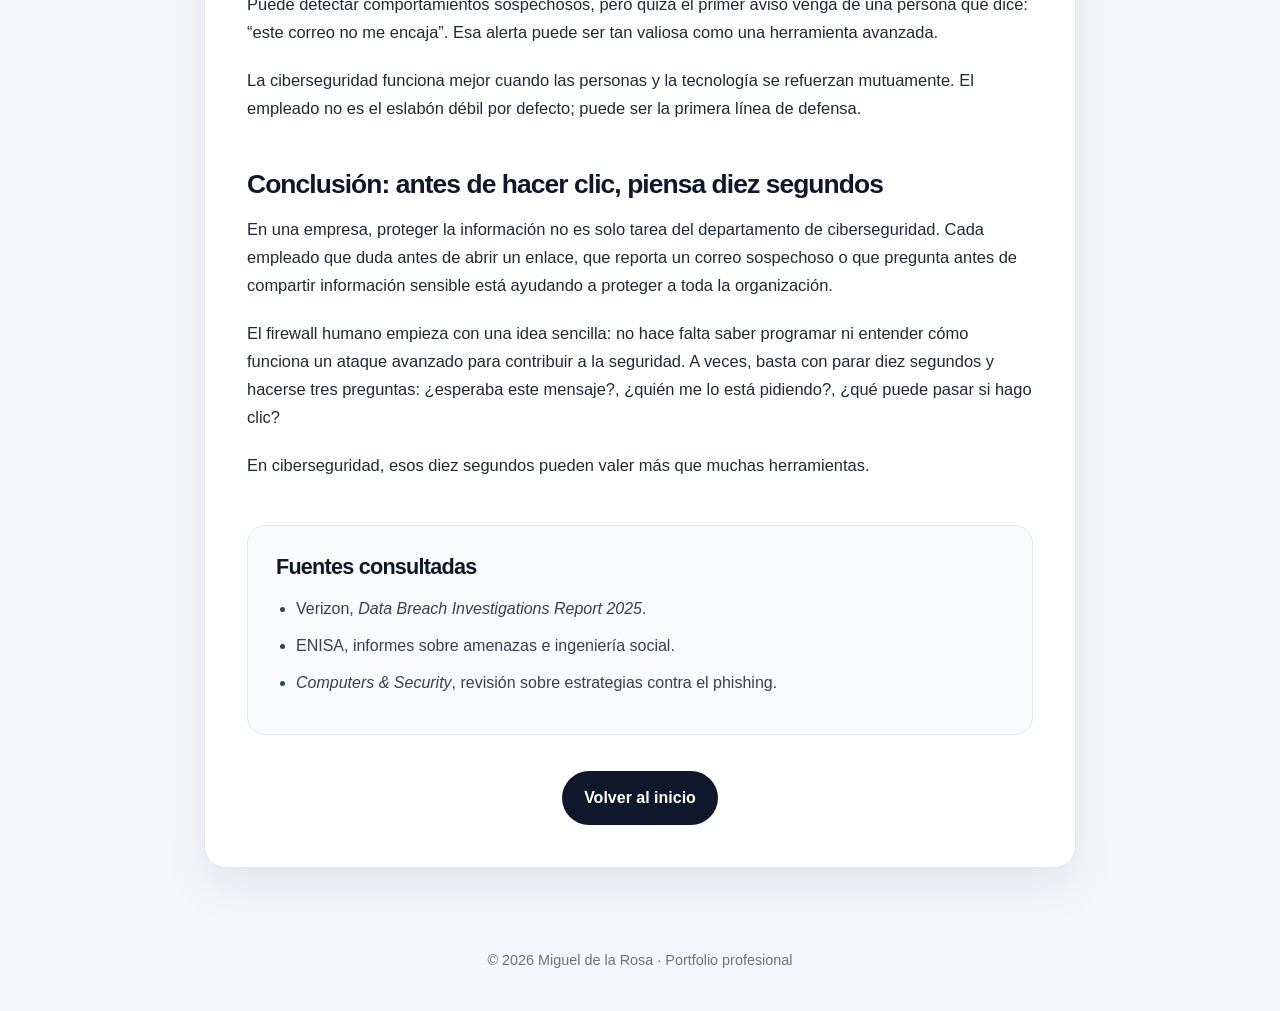
==== commit 6b6935b1: "Update blog.html" ====
--- a/blog.html
+++ b/blog.html
@@ -324,7 +324,7 @@
   -->
   <header>
     <nav class="nav">
-      <a class="brand" href="index.html">Miguel de la Rosa <span>| Portfolio</span></a>
+      <a class="brand" href="index.html">Miguel de la Rosa </a>
 
       <div class="nav-links">
         <a href="index.html">Inicio</a>
@@ -482,7 +482,7 @@
         La ciberseguridad funciona mejor cuando las personas y la tecnología se refuerzan mutuamente. El empleado no es el eslabón débil por defecto; puede ser la primera línea de defensa.
       </p>
 
-      <h2>Cierre: antes de hacer clic, piensa diez segundos</h2>
+      <h2>Conclusión: antes de hacer clic, piensa diez segundos</h2>
 
       <p>
         En una empresa, proteger la información no es solo tarea del departamento de ciberseguridad. Cada empleado que duda antes de abrir un enlace, que reporta un correo sospechoso o que pregunta antes de compartir información sensible está ayudando a proteger a toda la organización.
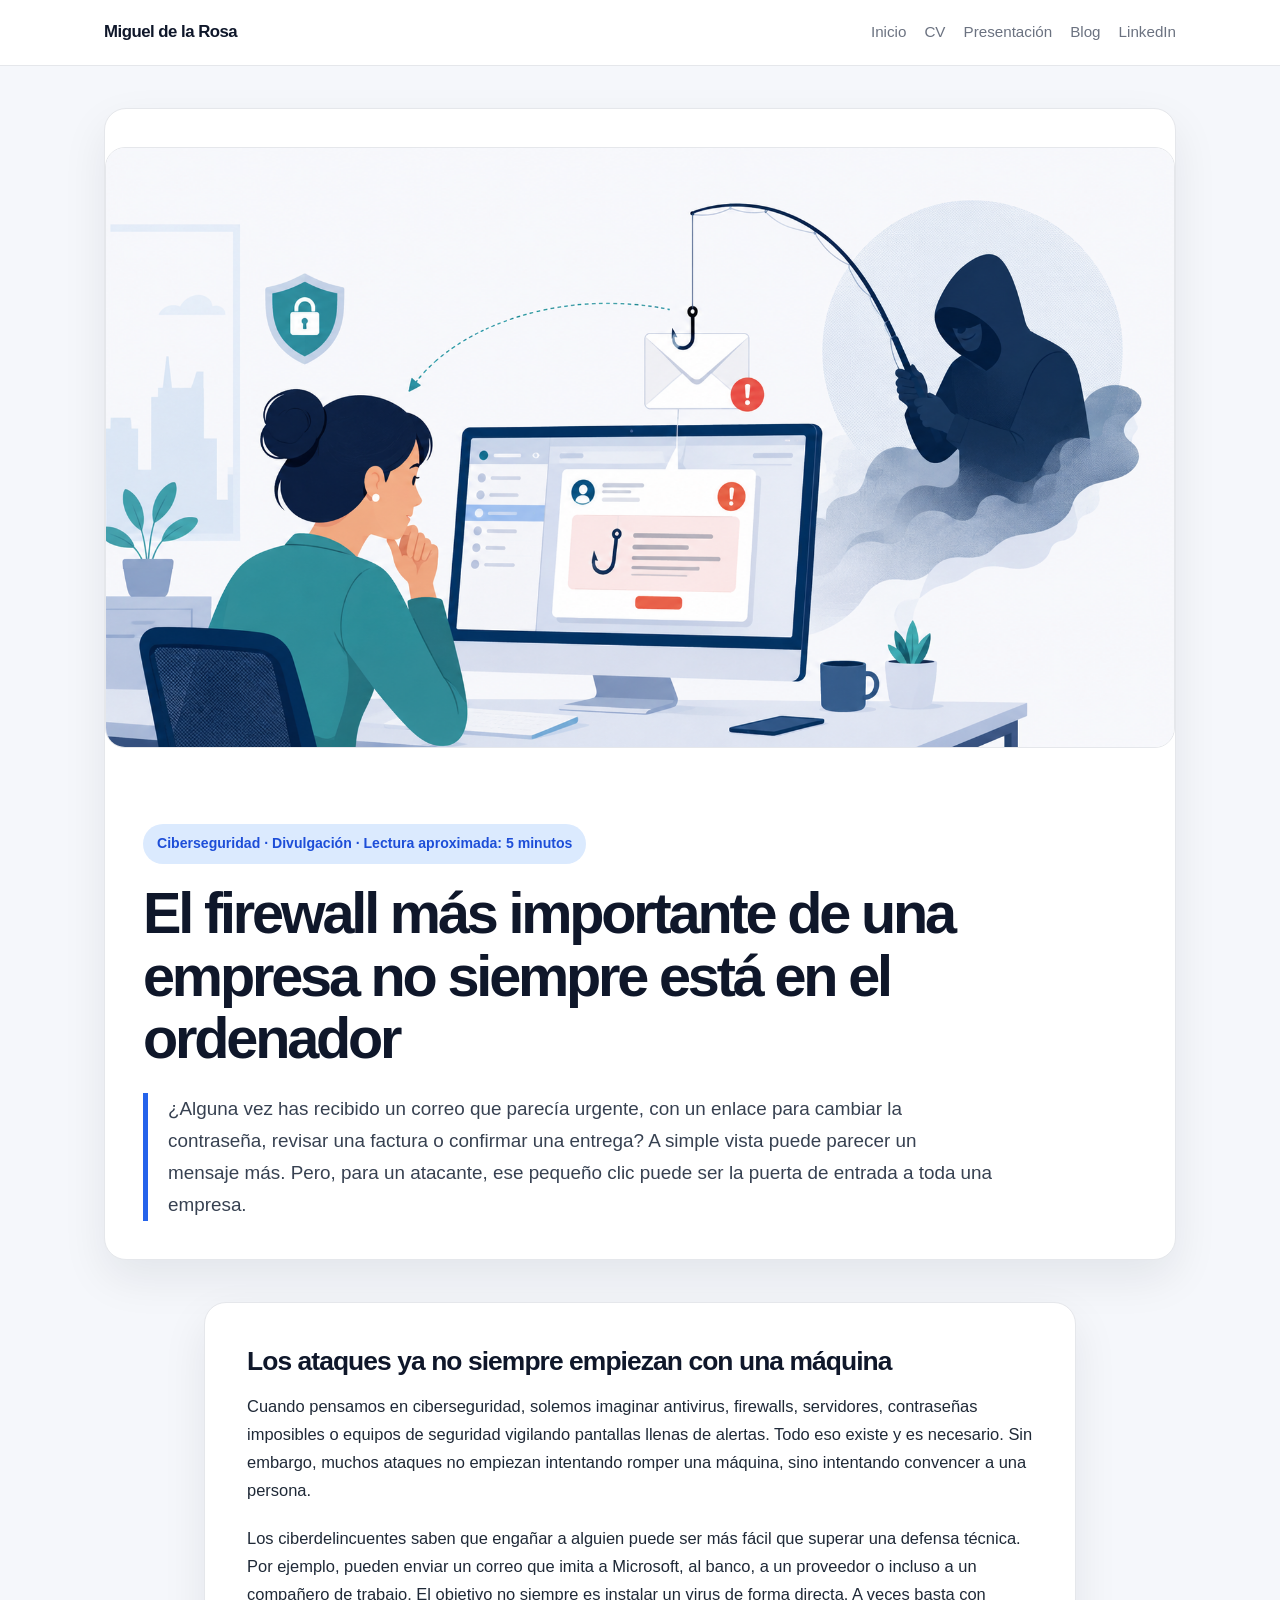
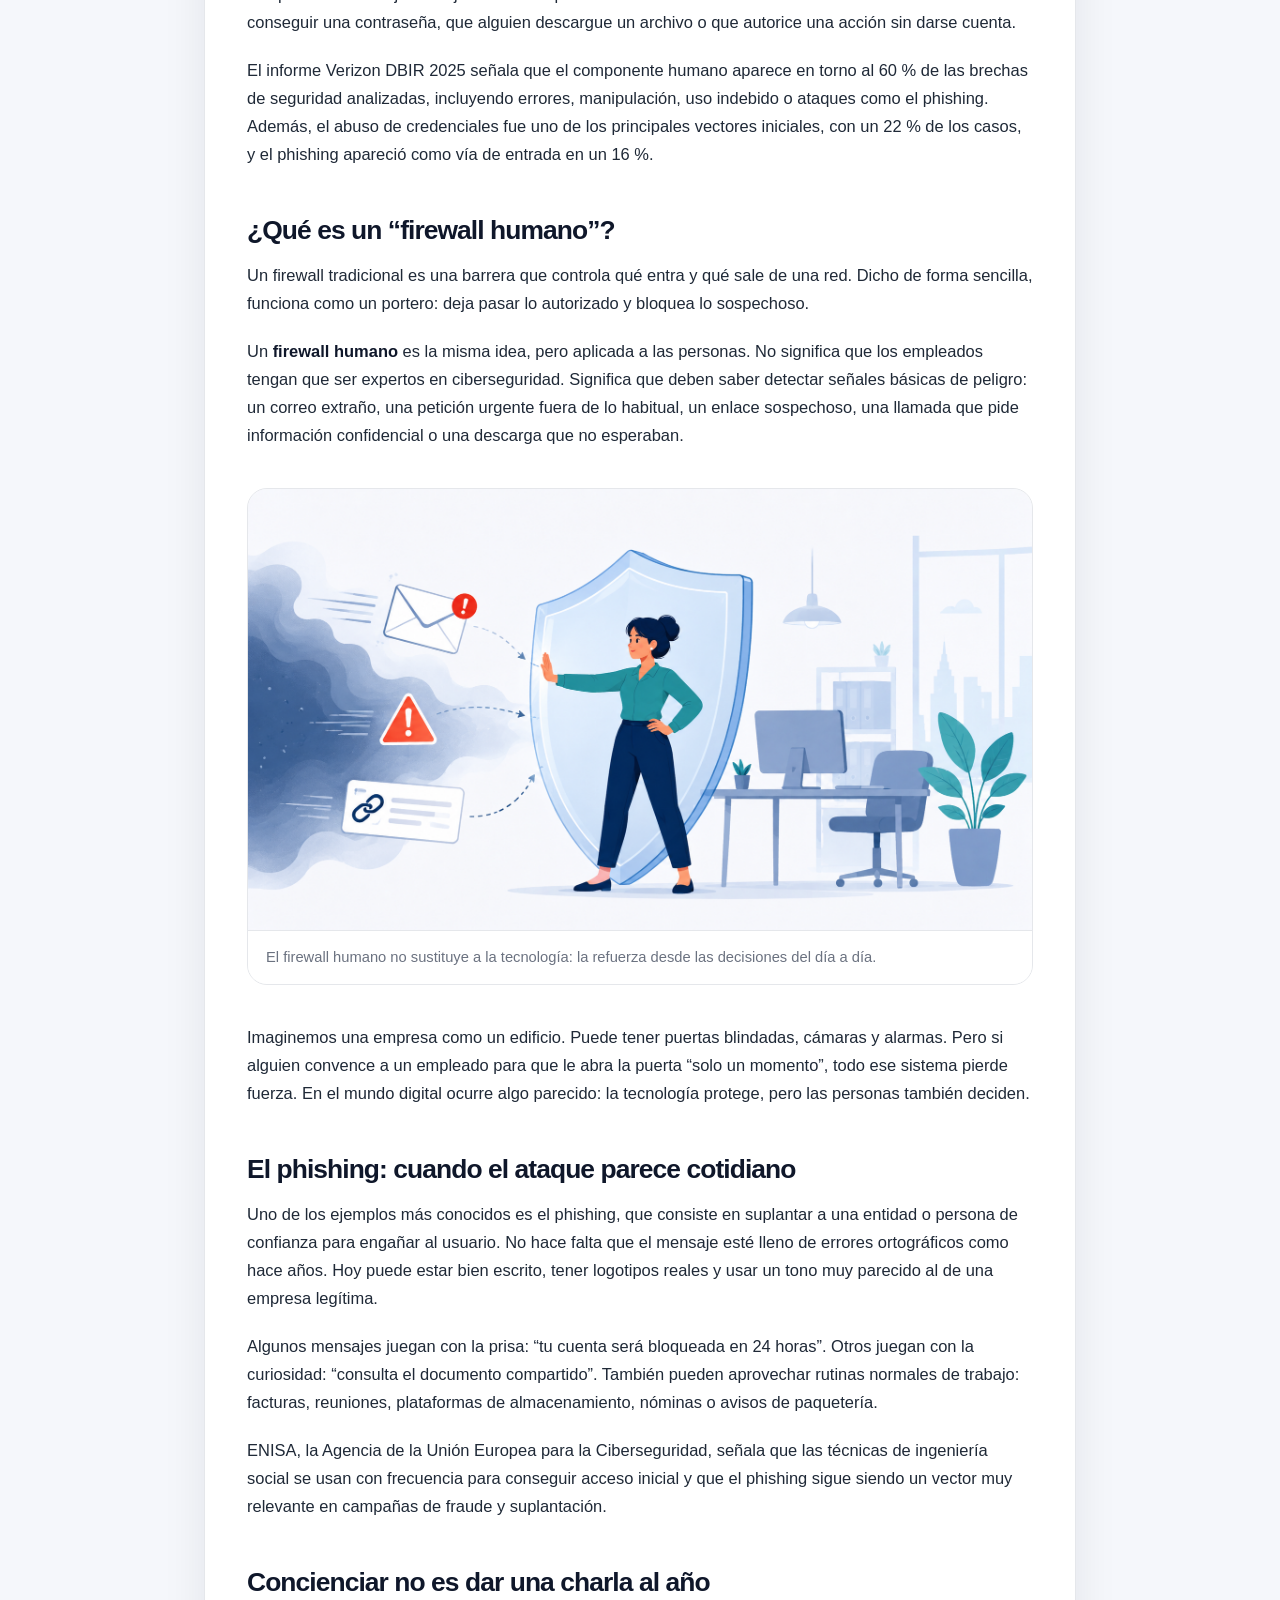
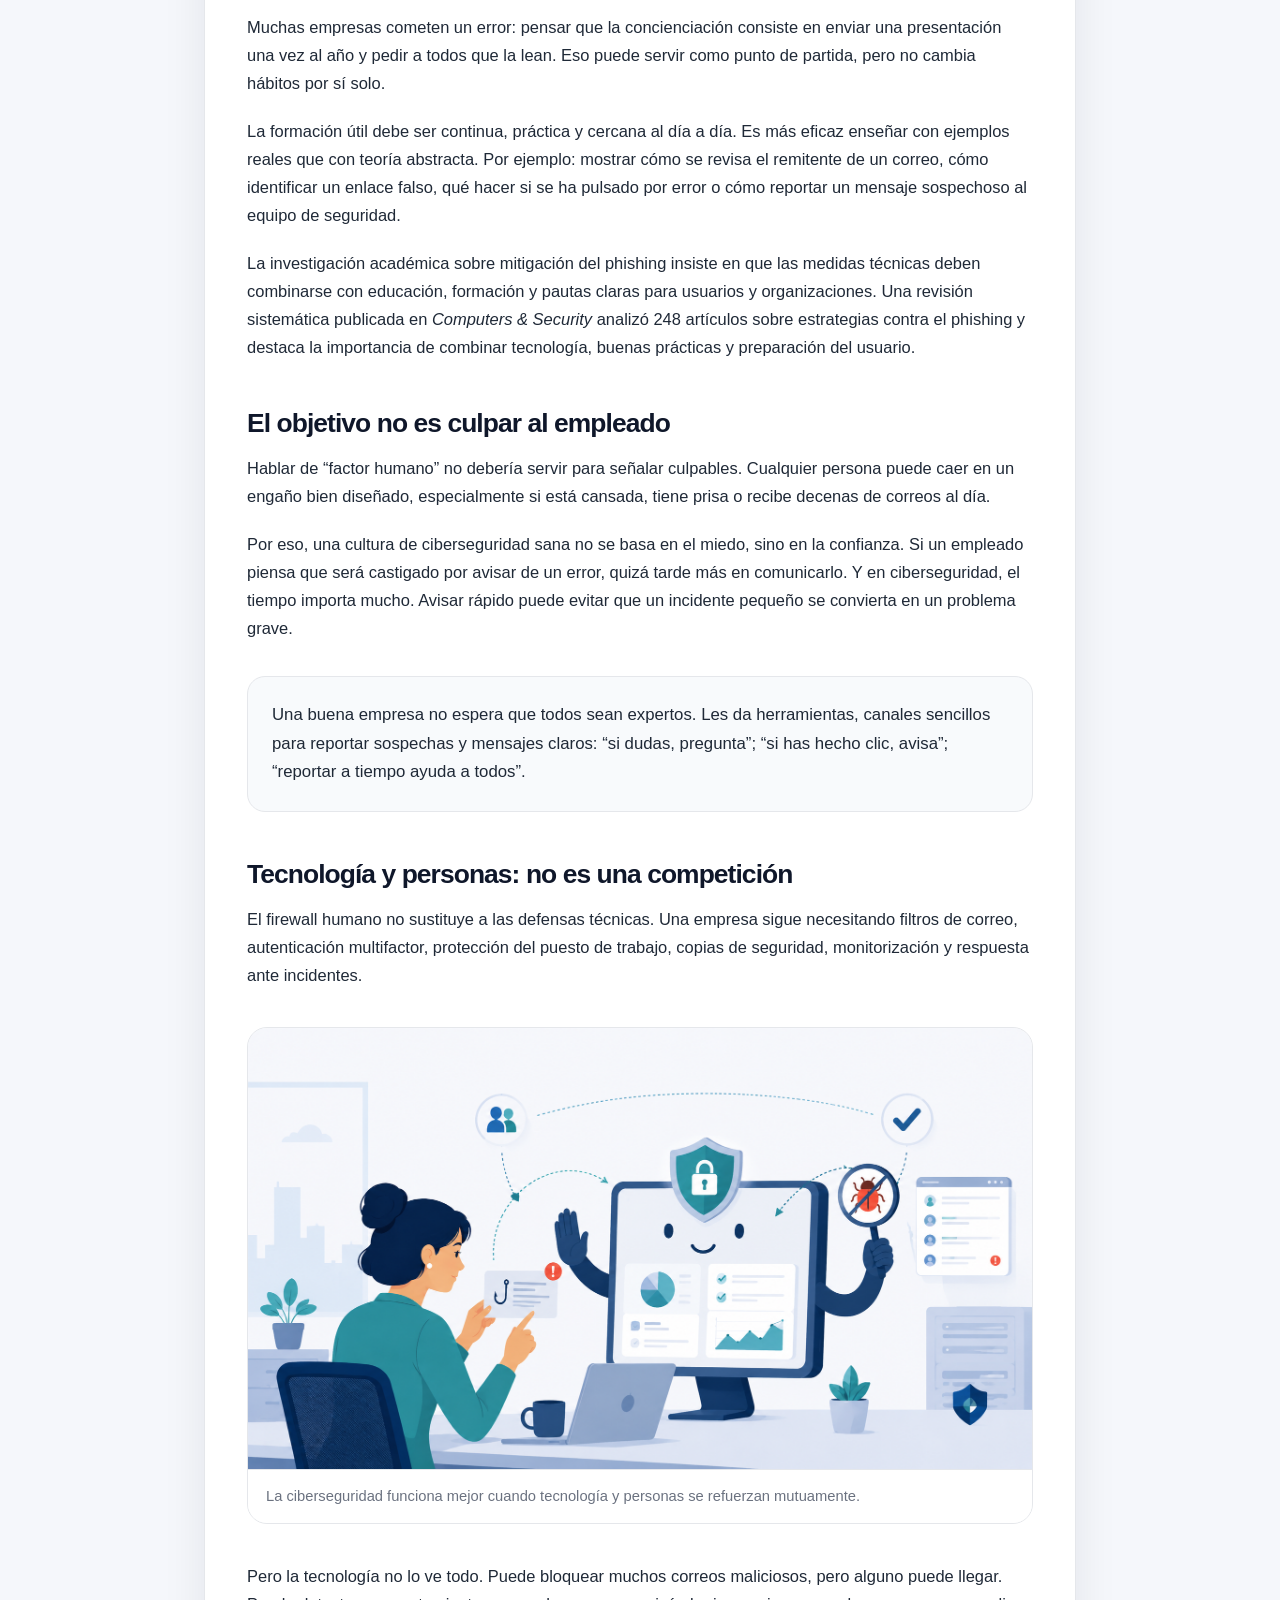
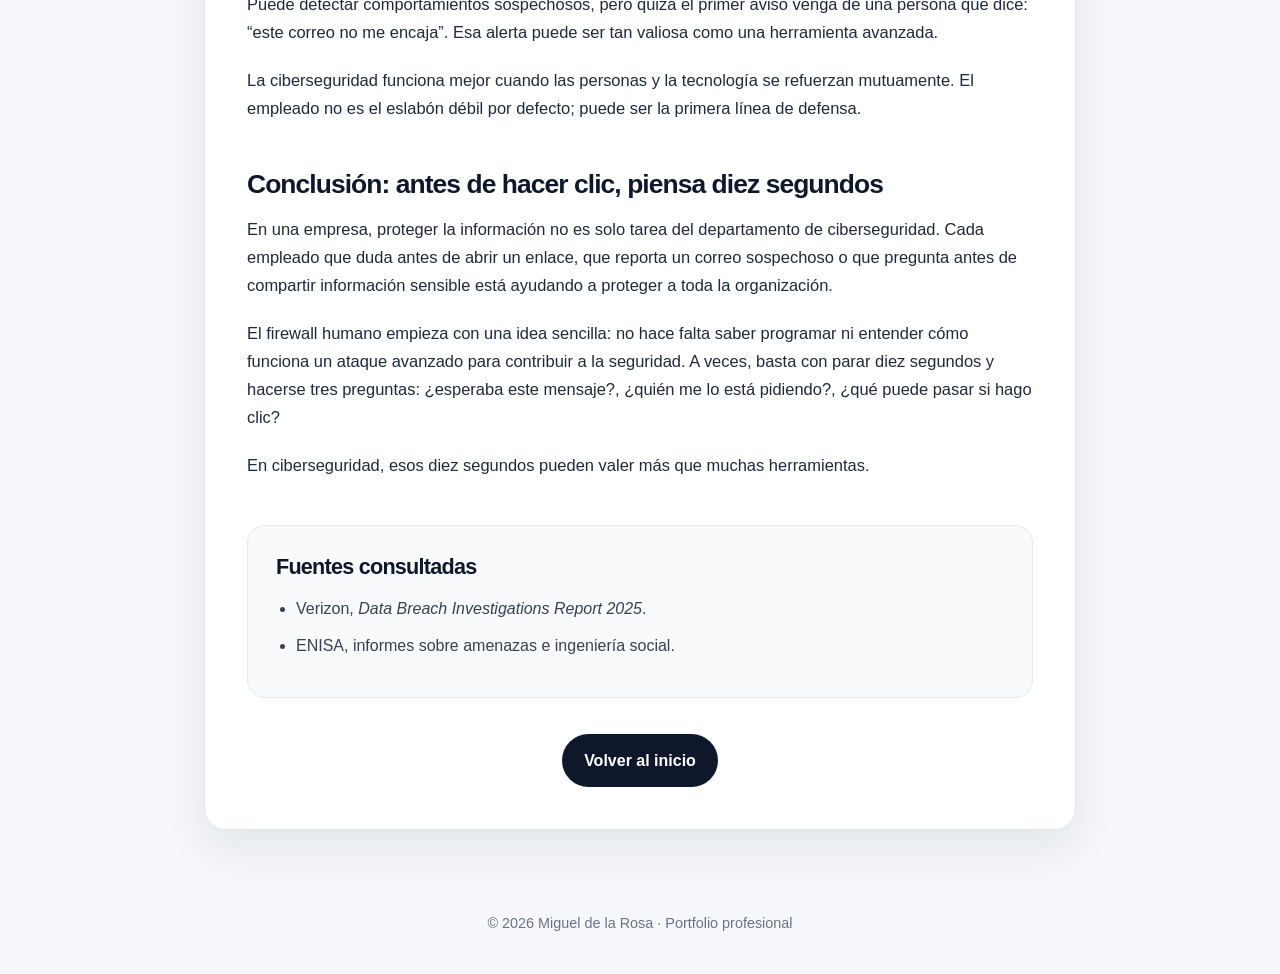
==== commit defae3d0: "Update blog.html" ====
--- a/blog.html
+++ b/blog.html
@@ -501,7 +501,6 @@
         <ul>
           <li>Verizon, <em>Data Breach Investigations Report 2025</em>.</li>
           <li>ENISA, informes sobre amenazas e ingeniería social.</li>
-          <li><em>Computers & Security</em>, revisión sobre estrategias contra el phishing.</li>
         </ul>
       </section>
 
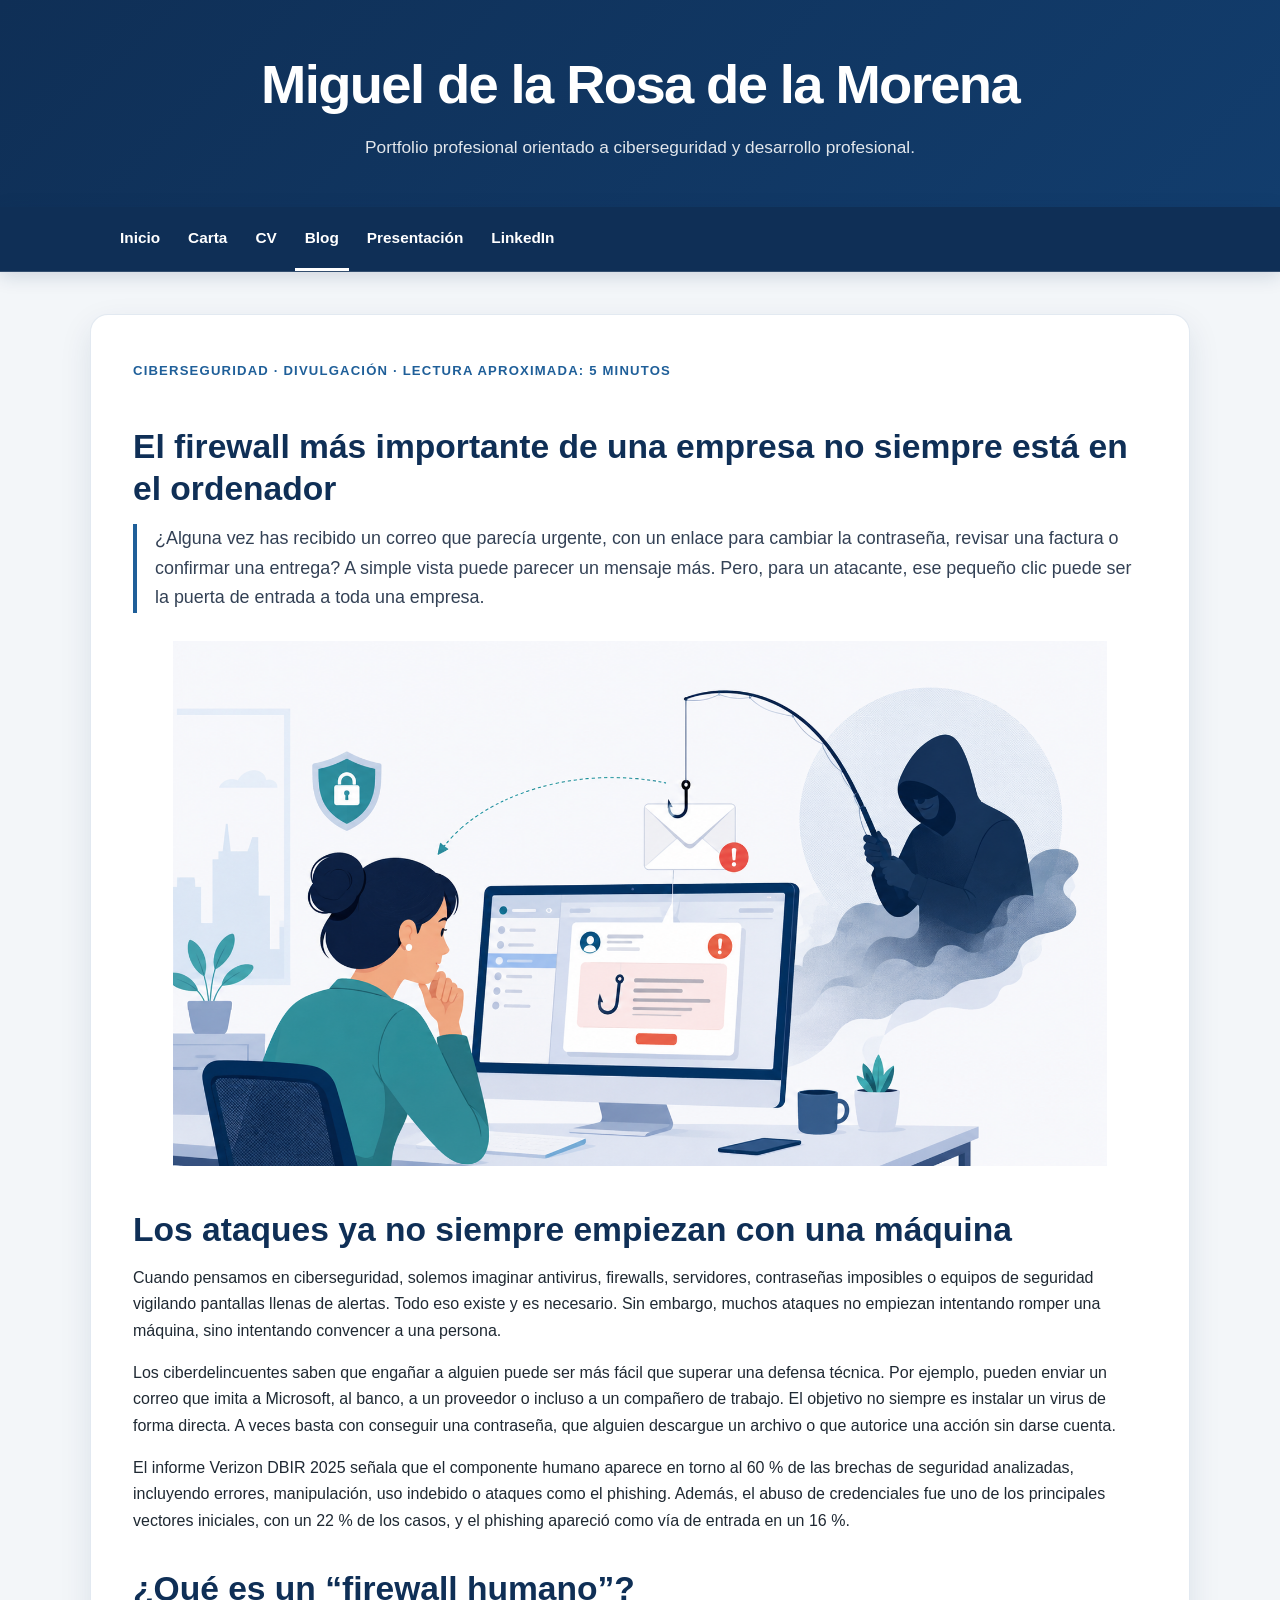
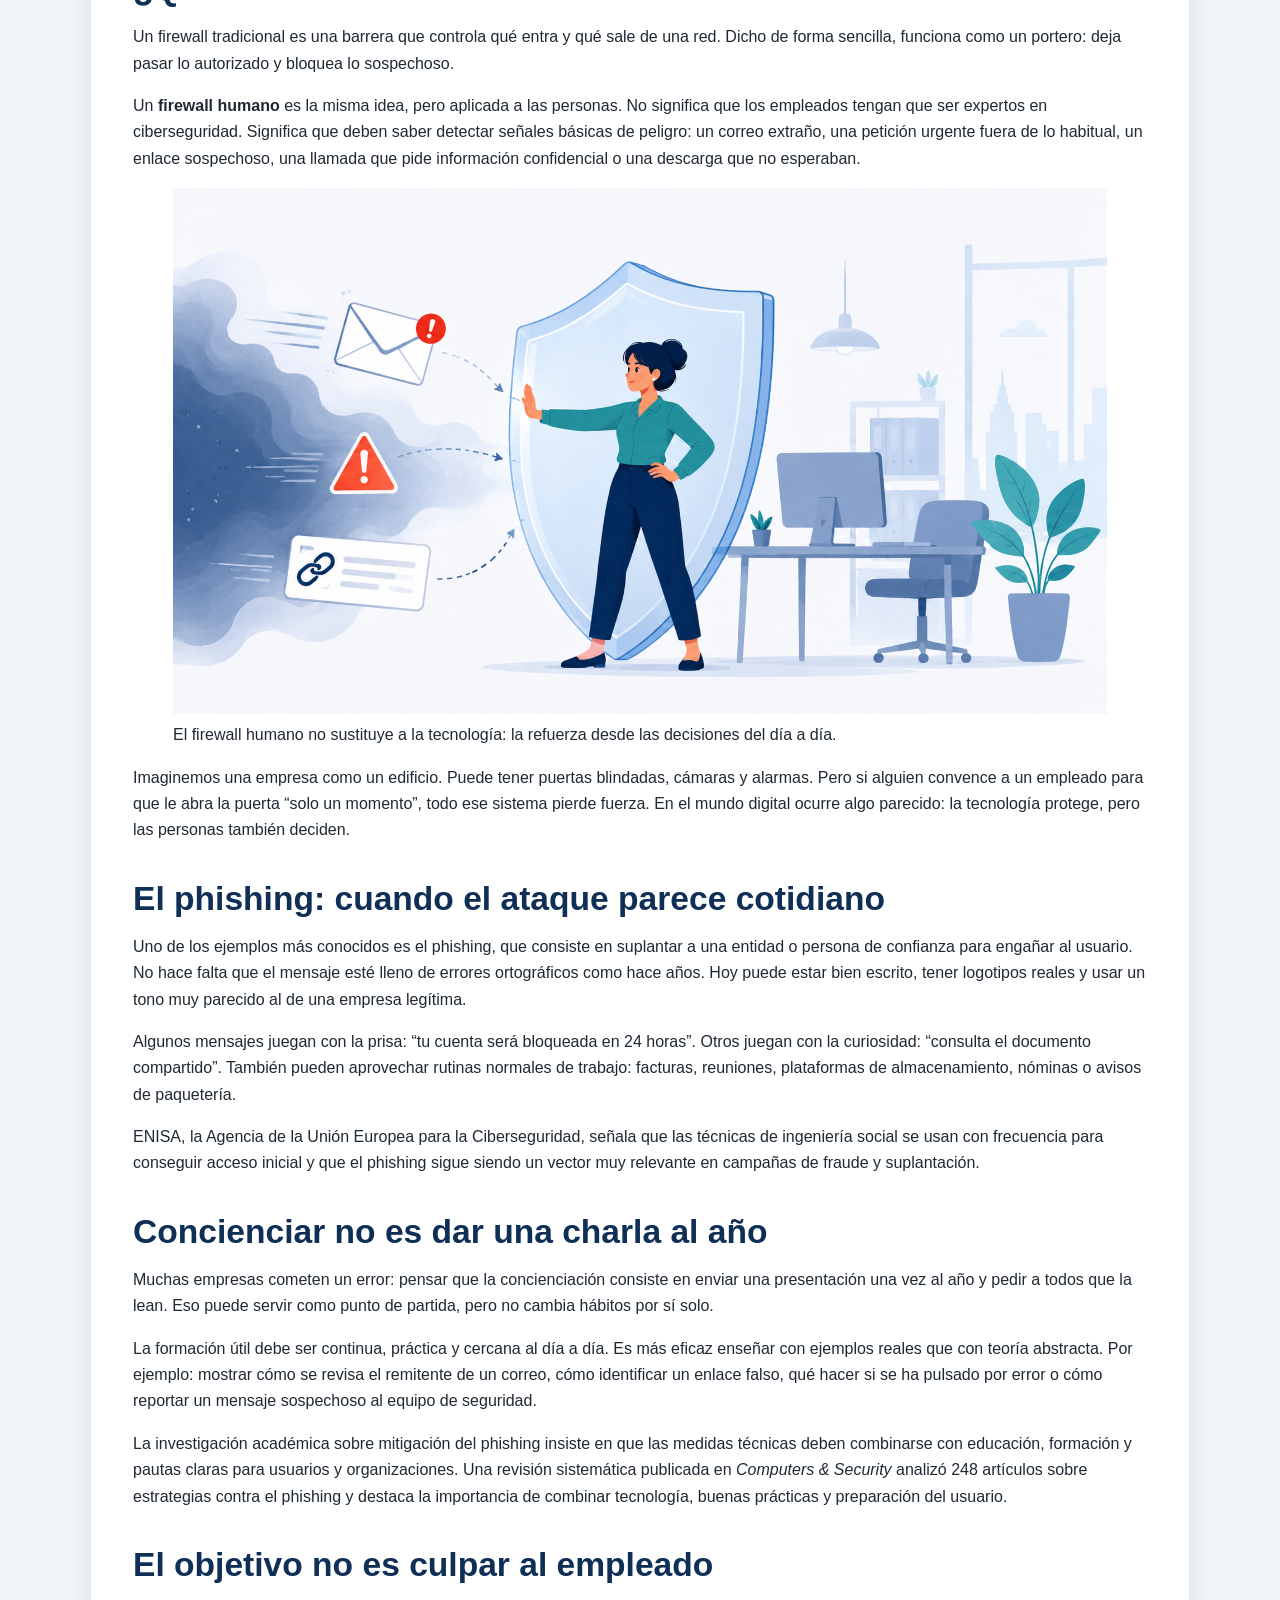
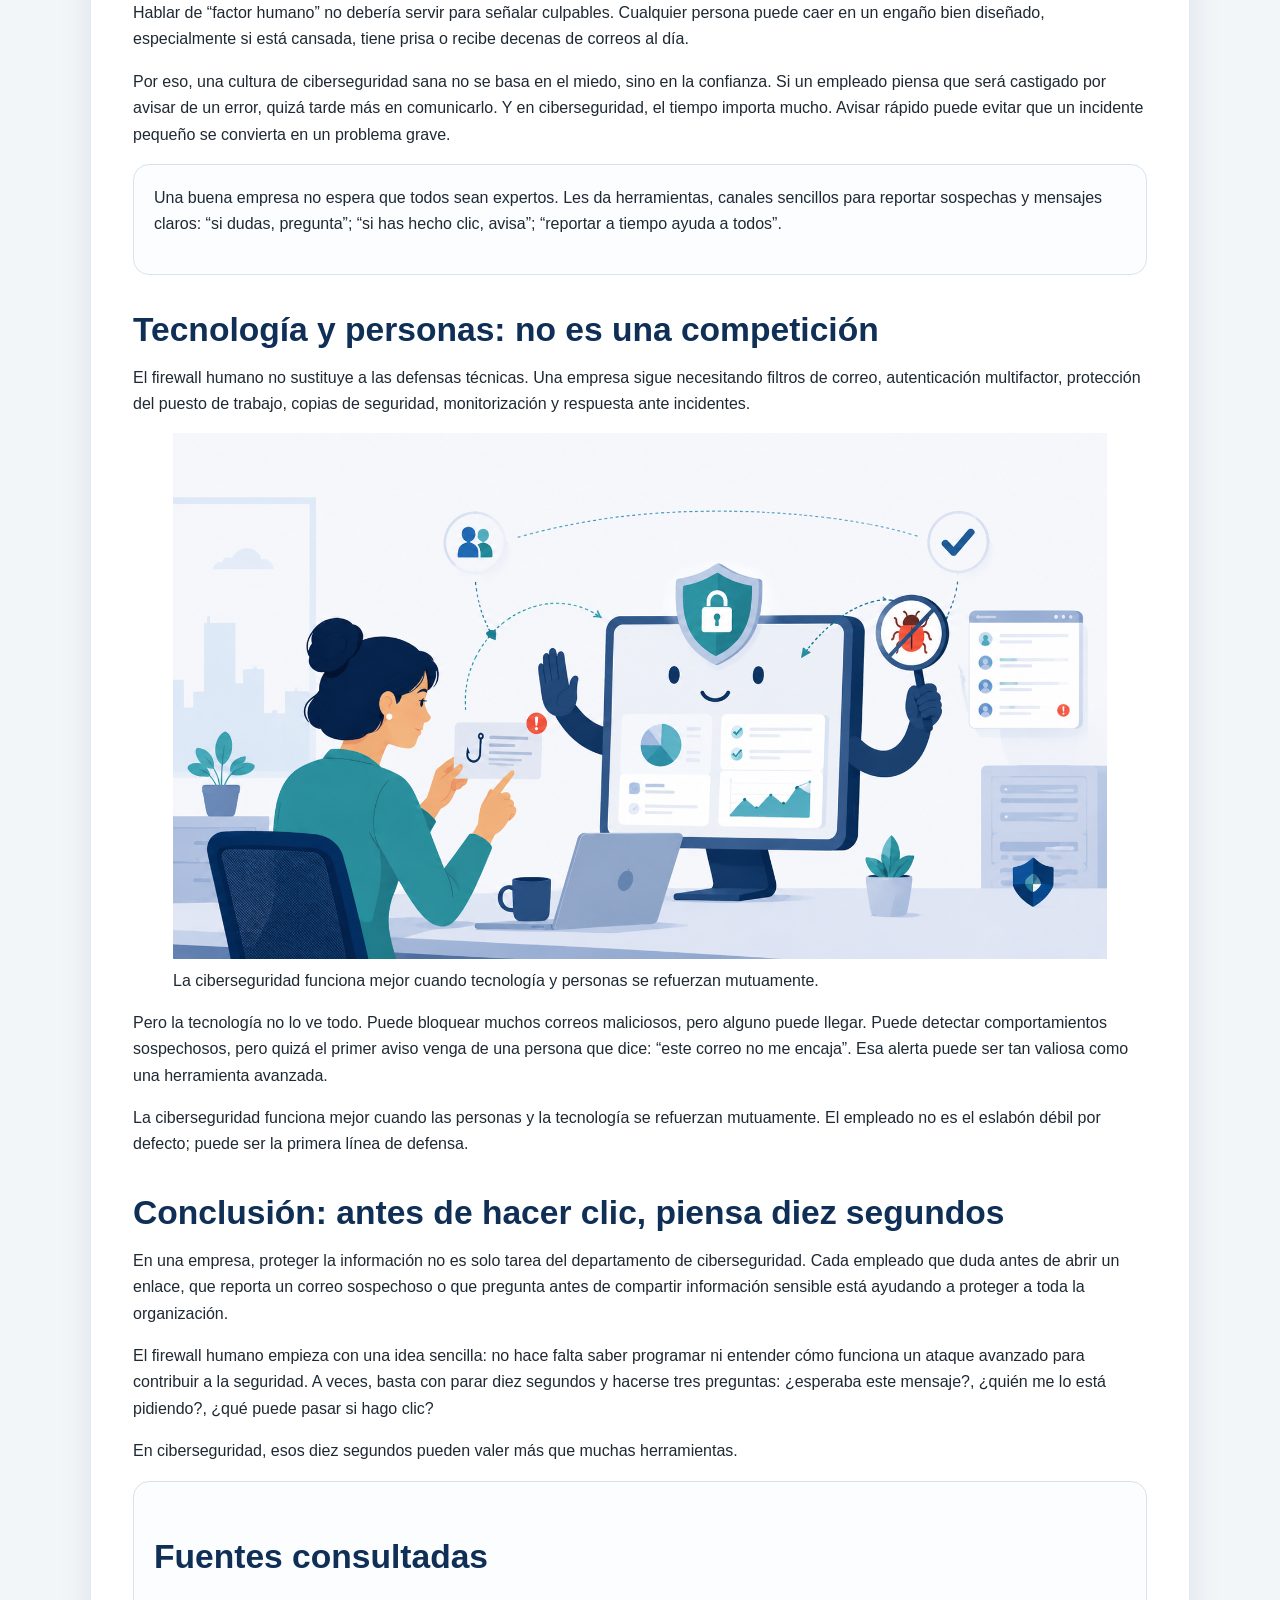
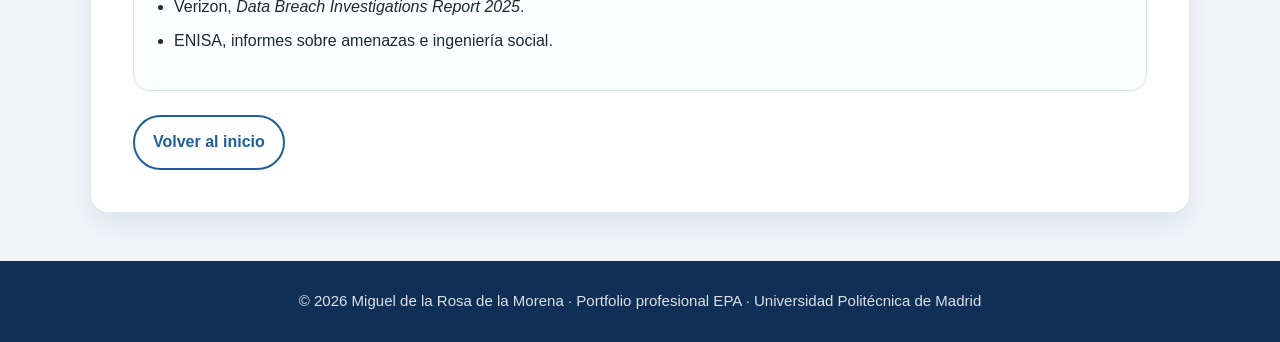
==== commit 8b09e39d: "Update blog.html" ====
--- a/blog.html
+++ b/blog.html
@@ -3,371 +3,58 @@
 <head>
   <meta charset="UTF-8" />
   <meta name="viewport" content="width=device-width, initial-scale=1.0" />
+
   <title>Blog divulgativo | Firewall humano</title>
 
-  <style>
-    :root {
-      --bg: #f5f7fb;
-      --card: #ffffff;
-      --text: #1f2937;
-      --muted: #6b7280;
-      --primary: #0f172a;
-      --accent: #2563eb;
-      --accent-soft: #dbeafe;
-      --border: #e5e7eb;
-      --shadow: 0 18px 45px rgba(15, 23, 42, 0.08);
-      --radius: 22px;
-      --max-width: 920px;
-    }
-
-    * {
-      box-sizing: border-box;
-    }
-
-    body {
-      margin: 0;
-      font-family: Arial, Helvetica, sans-serif;
-      background: var(--bg);
-      color: var(--text);
-      line-height: 1.7;
-    }
-
-    a {
-      color: inherit;
-      text-decoration: none;
-    }
-
-    img {
-      max-width: 100%;
-      display: block;
-    }
-
-    /* =========================
-       CABECERA GENERAL
-       ========================= */
-    header {
-      background: rgba(255, 255, 255, 0.92);
-      border-bottom: 1px solid var(--border);
-      position: sticky;
-      top: 0;
-      z-index: 10;
-      backdrop-filter: blur(12px);
-    }
-
-    .nav {
-      max-width: 1120px;
-      margin: 0 auto;
-      padding: 18px 24px;
-      display: flex;
-      align-items: center;
-      justify-content: space-between;
-      gap: 24px;
-    }
-
-    .brand {
-      font-weight: 800;
-      letter-spacing: -0.03em;
-      color: var(--primary);
-      font-size: 1.05rem;
-    }
-
-    .brand span {
-      color: var(--accent);
-    }
-
-    .nav-links {
-      display: flex;
-      gap: 18px;
-      font-size: 0.95rem;
-      color: var(--muted);
-    }
-
-    .nav-links a:hover {
-      color: var(--accent);
-    }
-
-    /* =========================
-       HERO DEL BLOG
-       ========================= */
-    .hero {
-      max-width: 1120px;
-      margin: 42px auto 0;
-      padding: 0 24px;
-    }
-
-    .hero-card {
-      background: var(--card);
-      border: 1px solid var(--border);
-      border-radius: var(--radius);
-      box-shadow: var(--shadow);
-      overflow: hidden;
-    }
-
-    .hero-image {
-      aspect-ratio: 16 / 9;
-      background: #e5e7eb;
-      overflow: hidden;
-    }
-
-    .hero-image img {
-      width: 100%;
-      height: 100%;
-      object-fit: cover;
-    }
-
-    .hero-content {
-      padding: 38px;
-    }
-
-    .meta {
-      display: inline-flex;
-      flex-wrap: wrap;
-      gap: 8px;
-      align-items: center;
-      padding: 8px 14px;
-      margin-bottom: 18px;
-      border-radius: 999px;
-      background: var(--accent-soft);
-      color: #1d4ed8;
-      font-size: 0.88rem;
-      font-weight: 700;
-    }
-
-    h1 {
-      margin: 0;
-      max-width: 900px;
-      color: var(--primary);
-      font-size: clamp(2rem, 5vw, 3.6rem);
-      line-height: 1.08;
-      letter-spacing: -0.055em;
-    }
-
-    .lead {
-      margin: 24px 0 0;
-      max-width: 850px;
-      font-size: 1.18rem;
-      color: #374151;
-      border-left: 5px solid var(--accent);
-      padding-left: 20px;
-    }
-
-    /* =========================
-       ARTÍCULO
-       ========================= */
-    main {
-      max-width: var(--max-width);
-      margin: 42px auto;
-      padding: 0 24px;
-    }
-
-    article {
-      background: var(--card);
-      border: 1px solid var(--border);
-      border-radius: var(--radius);
-      box-shadow: var(--shadow);
-      padding: 42px;
-    }
-
-    article h2 {
-      margin-top: 46px;
-      margin-bottom: 14px;
-      color: var(--primary);
-      font-size: 1.65rem;
-      line-height: 1.25;
-      letter-spacing: -0.035em;
-    }
-
-    article h2:first-child {
-      margin-top: 0;
-    }
-
-    article p {
-      margin: 0 0 20px;
-      font-size: 1.03rem;
-    }
-
-    strong {
-      color: var(--primary);
-    }
-
-    figure {
-      margin: 38px 0;
-      border-radius: 20px;
-      overflow: hidden;
-      border: 1px solid var(--border);
-      background: #f9fafb;
-    }
-
-    figure img {
-      width: 100%;
-      aspect-ratio: 16 / 9;
-      object-fit: cover;
-    }
-
-    figcaption {
-      padding: 14px 18px;
-      font-size: 0.92rem;
-      color: var(--muted);
-      background: #ffffff;
-      border-top: 1px solid var(--border);
-    }
-
-    .highlight-box {
-      margin: 34px 0;
-      padding: 24px;
-      border-radius: 18px;
-      background: #f8fafc;
-      border: 1px solid var(--border);
-    }
-
-    .highlight-box p {
-      margin: 0;
-      font-size: 1.05rem;
-    }
-
-    /* =========================
-       FUENTES
-       ========================= */
-    .sources {
-      margin-top: 46px;
-      padding: 28px;
-      border-radius: 18px;
-      background: #f8fafc;
-      border: 1px solid var(--border);
-    }
-
-    .sources h2 {
-      margin-top: 0;
-      font-size: 1.35rem;
-    }
-
-    .sources ul {
-      margin: 0;
-      padding-left: 20px;
-    }
-
-    .sources li {
-      margin-bottom: 10px;
-      color: #374151;
-    }
-
-    /* =========================
-       BOTÓN FINAL
-       ========================= */
-    .back-home {
-      margin-top: 36px;
-      text-align: center;
-    }
-
-    .btn {
-      display: inline-flex;
-      align-items: center;
-      justify-content: center;
-      padding: 13px 22px;
-      border-radius: 999px;
-      background: var(--primary);
-      color: #ffffff;
-      font-weight: 700;
-      transition: transform 0.2s ease, box-shadow 0.2s ease, background 0.2s ease;
-    }
-
-    .btn:hover {
-      background: var(--accent);
-      transform: translateY(-2px);
-      box-shadow: 0 14px 30px rgba(37, 99, 235, 0.22);
-    }
-
-    footer {
-      max-width: 1120px;
-      margin: 0 auto;
-      padding: 24px;
-      text-align: center;
-      color: var(--muted);
-      font-size: 0.9rem;
-    }
-
-    /* =========================
-       RESPONSIVE
-       ========================= */
-    @media (max-width: 760px) {
-      .nav {
-        flex-direction: column;
-        align-items: flex-start;
-      }
-
-      .nav-links {
-        flex-wrap: wrap;
-      }
-
-      .hero-content,
-      article {
-        padding: 26px;
-      }
-
-      .lead {
-        font-size: 1.05rem;
-      }
-
-      article h2 {
-        font-size: 1.4rem;
-      }
-    }
-  </style>
+  <meta 
+    name="description" 
+    content="Blog divulgativo sobre ciberseguridad, phishing y el concepto de firewall humano en la empresa." 
+  />
+
+  <link rel="stylesheet" href="styles.css" />
 </head>
 
 <body>
 
-  <!-- 
-    CABECERA:
-    Cambia los enlaces si tus archivos tienen otros nombres.
-    Ejemplo: index.html, cv.html, presentacion.html, blog.html
-  -->
-  <header>
-    <nav class="nav">
-      <a class="brand" href="index.html">Miguel de la Rosa </a>
-
+  <header class="site-header">
+    <h1>Miguel de la Rosa de la Morena</h1>
+    <p>
+      Portfolio profesional orientado a ciberseguridad y desarrollo profesional.
+    </p>
+  </header>
+
+  <nav class="site-nav">
+    <div class="nav-inner">
       <div class="nav-links">
         <a href="index.html">Inicio</a>
+        <a href="carta.html">Carta</a>
         <a href="cv.html">CV</a>
+        <a class="active" href="blog.html">Blog</a>
         <a href="presentacion.html">Presentación</a>
-        <a href="blog.html">Blog</a>
         <a href="linkedin.html">LinkedIn</a>
       </div>
-    </nav>
-  </header>
-
-  <!-- HERO DEL BLOG -->
-  <section class="hero">
-    <div class="hero-card">
-
-      <figure class="hero-image">
-        <!-- 
-          Cambia esta ruta si guardas la imagen en otra carpeta.
-          Ruta recomendada: /img/blog-firewall-humano-cabecera.png
-        -->
+    </div>
+  </nav>
+
+  <main>
+
+    <section class="card blog-article">
+      <div class="card-header">
+        <span class="eyebrow">Ciberseguridad · Divulgación · Lectura aproximada: 5 minutos</span>
+        <h2>El firewall más importante de una empresa no siempre está en el ordenador</h2>
+
+        <p class="blog-lead">
+          ¿Alguna vez has recibido un correo que parecía urgente, con un enlace para cambiar la contraseña, revisar una factura o confirmar una entrega? A simple vista puede parecer un mensaje más. Pero, para un atacante, ese pequeño clic puede ser la puerta de entrada a toda una empresa.
+        </p>
+      </div>
+
+      <figure>
         <img
           src="assets/blog-firewall-humano-cabecera.png"
           alt="Representación visual de un ataque de phishing con un anzuelo digital dirigido a un usuario"
         />
       </figure>
 
-      <div class="hero-content">
-        <div class="meta">
-          Ciberseguridad · Divulgación · Lectura aproximada: 5 minutos
-        </div>
-
-        <h1>El firewall más importante de una empresa no siempre está en el ordenador</h1>
-
-        <p class="lead">
-          ¿Alguna vez has recibido un correo que parecía urgente, con un enlace para cambiar la contraseña, revisar una factura o confirmar una entrega? A simple vista puede parecer un mensaje más. Pero, para un atacante, ese pequeño clic puede ser la puerta de entrada a toda una empresa.
-        </p>
-      </div>
-    </div>
-  </section>
-
-  <main>
-    <article>
-
       <h2>Los ataques ya no siempre empiezan con una máquina</h2>
 
       <p>
@@ -393,10 +80,6 @@
       </p>
 
       <figure>
-        <!-- 
-          Imagen interior 1.
-          Ruta recomendada: /img/blog-firewall-humano-escudo.png
-        -->
         <img
           src="assets/blog-firewall-humano-escudo.png"
           alt="Empleado representado como firewall humano protegiendo la empresa con un escudo digital"
@@ -448,7 +131,7 @@
         Por eso, una cultura de ciberseguridad sana no se basa en el miedo, sino en la confianza. Si un empleado piensa que será castigado por avisar de un error, quizá tarde más en comunicarlo. Y en ciberseguridad, el tiempo importa mucho. Avisar rápido puede evitar que un incidente pequeño se convierta en un problema grave.
       </p>
 
-      <div class="highlight-box">
+      <div class="source-list">
         <p>
           Una buena empresa no espera que todos sean expertos. Les da herramientas, canales sencillos para reportar sospechas y mensajes claros: “si dudas, pregunta”; “si has hecho clic, avisa”; “reportar a tiempo ayuda a todos”.
         </p>
@@ -461,10 +144,6 @@
       </p>
 
       <figure>
-        <!-- 
-          Imagen interior 2.
-          Ruta recomendada: /img/blog-personas-tecnologia.png
-        -->
         <img
           src="assets/blog-personas-tecnologia.png"
           alt="Personas y tecnología colaborando para proteger la información de una empresa"
@@ -496,7 +175,7 @@
         En ciberseguridad, esos diez segundos pueden valer más que muchas herramientas.
       </p>
 
-      <section class="sources">
+      <section class="sources source-list">
         <h2>Fuentes consultadas</h2>
         <ul>
           <li>Verizon, <em>Data Breach Investigations Report 2025</em>.</li>
@@ -504,16 +183,17 @@
         </ul>
       </section>
 
-      <div class="back-home">
-        <!-- Cambia index.html si tu página principal tiene otro nombre -->
-        <a class="btn" href="index.html">Volver al inicio</a>
-      </div>
-
-    </article>
+      <div class="actions">
+        <a class="btn btn-secondary" href="index.html">Volver al inicio</a>
+      </div>
+    </section>
+
   </main>
 
-  <footer>
-    <p>© 2026 Miguel de la Rosa · Portfolio profesional</p>
+  <footer class="site-footer">
+    <p>
+      © 2026 Miguel de la Rosa de la Morena · Portfolio profesional EPA · Universidad Politécnica de Madrid
+    </p>
   </footer>
 
 </body>
--- a/styles.css
+++ b/styles.css
@@ -0,0 +1,510 @@
+:root {
+  --azul-oscuro: #0f2f56;
+  --azul-medio: #1f5f99;
+  --azul-claro: #eaf3fb;
+  --gris-fondo: #f3f6f9;
+  --gris-texto: #4b5563;
+  --gris-borde: #d9e2ec;
+  --blanco: #ffffff;
+  --sombra-suave: 0 12px 32px rgba(15, 47, 86, 0.10);
+  --radio: 18px;
+  --ancho-maximo: 1100px;
+}
+
+* {
+  box-sizing: border-box;
+}
+
+html {
+  scroll-behavior: smooth;
+}
+
+body {
+  margin: 0;
+  font-family: Arial, Helvetica, sans-serif;
+  background: var(--gris-fondo);
+  color: #1f2933;
+  line-height: 1.65;
+}
+
+img,
+video,
+iframe {
+  max-width: 100%;
+}
+
+a {
+  color: var(--azul-medio);
+  text-decoration: none;
+}
+
+a:hover {
+  text-decoration: underline;
+}
+
+/* CABECERA PRINCIPAL */
+
+.site-header {
+  background: linear-gradient(135deg, var(--azul-oscuro), #123d6d);
+  color: var(--blanco);
+  padding: 54px 20px 46px;
+  text-align: center;
+}
+
+.site-header h1 {
+  margin: 0;
+  font-size: clamp(2rem, 5vw, 3.4rem);
+  line-height: 1.15;
+  font-weight: 800;
+  letter-spacing: -0.03em;
+}
+
+.site-header p {
+  max-width: 760px;
+  margin: 16px auto 0;
+  font-size: 1.08rem;
+  color: rgba(255, 255, 255, 0.88);
+}
+
+/* NAVEGACIÓN SUPERIOR */
+
+.site-nav {
+  background: var(--azul-oscuro);
+  border-bottom: 1px solid rgba(255, 255, 255, 0.15);
+  box-shadow: 0 4px 18px rgba(15, 47, 86, 0.16);
+  position: sticky;
+  top: 0;
+  z-index: 10;
+}
+
+.nav-inner {
+  max-width: var(--ancho-maximo);
+  margin: 0 auto;
+  padding: 0 20px;
+  display: flex;
+  justify-content: space-between;
+  align-items: center;
+  gap: 24px;
+}
+
+.brand {
+  color: #ffffff;
+  font-weight: 800;
+  font-size: 1.05rem;
+  white-space: nowrap;
+  padding: 18px 0;
+}
+
+.brand:hover {
+  color: #ffffff;
+  text-decoration: none;
+}
+
+.nav-links {
+  display: flex;
+  justify-content: center;
+  align-items: center;
+  gap: 8px;
+  flex-wrap: wrap;
+}
+
+.nav-links a {
+  display: inline-flex;
+  align-items: center;
+  justify-content: center;
+  padding: 18px 10px;
+  color: #ffffff;
+  font-weight: 700;
+  font-size: 0.96rem;
+  border-bottom: 3px solid transparent;
+}
+
+.nav-links a:hover {
+  color: #ffffff;
+  text-decoration: none;
+  background: rgba(255, 255, 255, 0.10);
+}
+
+.nav-links a.active {
+  color: #ffffff;
+  border-bottom-color: #ffffff;
+}
+
+/* LAYOUT GENERAL */
+
+main {
+  width: min(var(--ancho-maximo), calc(100% - 32px));
+  margin: 42px auto;
+}
+
+.card {
+  background: var(--blanco);
+  border-radius: var(--radio);
+  box-shadow: var(--sombra-suave);
+  padding: clamp(24px, 4vw, 42px);
+  margin-bottom: 28px;
+  border: 1px solid rgba(217, 226, 236, 0.75);
+}
+
+.card-header {
+  margin-bottom: 24px;
+}
+
+.eyebrow {
+  display: inline-block;
+  margin-bottom: 10px;
+  color: var(--azul-medio);
+  font-size: 0.82rem;
+  text-transform: uppercase;
+  letter-spacing: 0.09em;
+  font-weight: 800;
+}
+
+h2,
+h3,
+h4 {
+  color: var(--azul-oscuro);
+  line-height: 1.25;
+}
+
+h2 {
+  margin: 0 0 14px;
+  font-size: clamp(1.55rem, 3vw, 2.1rem);
+}
+
+h3 {
+  margin-top: 0;
+  font-size: 1.25rem;
+}
+
+p {
+  margin-top: 0;
+}
+
+.muted {
+  color: var(--gris-texto);
+}
+
+.small {
+  font-size: 0.94rem;
+}
+
+/* GRID DE TARJETAS */
+
+.section-grid {
+  display: grid;
+  grid-template-columns: repeat(2, minmax(0, 1fr));
+  gap: 22px;
+}
+
+.three-grid {
+  display: grid;
+  grid-template-columns: repeat(3, minmax(0, 1fr));
+  gap: 22px;
+  margin-bottom: 28px;
+}
+
+.mini-card {
+  background: #fbfdff;
+  border: 1px solid var(--gris-borde);
+  border-radius: 16px;
+  padding: 22px;
+  box-shadow: 0 8px 22px rgba(15, 47, 86, 0.06);
+}
+
+.mini-card h3 {
+  margin-bottom: 8px;
+}
+
+.mini-card a {
+  font-weight: 800;
+}
+
+/* NUEVA CUADRÍCULA PARA LAS SECCIONES DEL PORTFOLIO */
+
+.portfolio-grid {
+  display: grid;
+  grid-template-columns: repeat(3, minmax(0, 1fr));
+  gap: 22px;
+}
+
+/* ELEMENTOS REUTILIZABLES */
+
+.item {
+  padding: 18px 0;
+  border-bottom: 1px solid var(--gris-borde);
+}
+
+.item:last-child {
+  border-bottom: 0;
+  padding-bottom: 0;
+}
+
+.item .top {
+  display: flex;
+  justify-content: space-between;
+  gap: 18px;
+  align-items: baseline;
+  flex-wrap: wrap;
+}
+
+.meta {
+  color: var(--gris-texto);
+  font-size: 0.92rem;
+  font-weight: 600;
+}
+
+ul {
+  padding-left: 20px;
+}
+
+li {
+  margin-bottom: 8px;
+}
+
+/* ETIQUETAS */
+
+.tags {
+  display: flex;
+  flex-wrap: wrap;
+  gap: 10px;
+  margin-top: 14px;
+}
+
+.tag {
+  display: inline-flex;
+  align-items: center;
+  padding: 7px 12px;
+  border-radius: 999px;
+  background: var(--azul-claro);
+  color: var(--azul-oscuro);
+  font-size: 0.88rem;
+  font-weight: 700;
+}
+
+/* BOTONES */
+
+.actions {
+  display: flex;
+  flex-wrap: wrap;
+  gap: 12px;
+  margin-top: 24px;
+}
+
+.btn {
+  display: inline-flex;
+  align-items: center;
+  justify-content: center;
+  padding: 12px 18px;
+  border-radius: 999px;
+  font-weight: 800;
+  border: 2px solid var(--azul-medio);
+  transition: transform 0.15s ease, box-shadow 0.15s ease, background 0.15s ease;
+}
+
+.btn:hover {
+  text-decoration: none;
+  transform: translateY(-1px);
+  box-shadow: 0 8px 18px rgba(15, 47, 86, 0.12);
+}
+
+.btn-primary {
+  background: var(--azul-medio);
+  color: var(--blanco);
+}
+
+.btn-secondary {
+  background: var(--blanco);
+  color: var(--azul-medio);
+}
+
+/* CV */
+
+.cv-layout {
+  display: grid;
+  grid-template-columns: 1.15fr 0.85fr;
+  gap: 32px;
+  align-items: start;
+}
+
+.cv-side {
+  background: #fbfdff;
+  border: 1px solid var(--gris-borde);
+  border-radius: 16px;
+  padding: 24px;
+}
+
+.cv-side section + section {
+  margin-top: 28px;
+}
+
+/* BLOG */
+
+.blog-article h2 {
+  margin-top: 34px;
+}
+
+.blog-lead {
+  font-size: 1.12rem;
+  color: #334155;
+  border-left: 4px solid var(--azul-medio);
+  padding-left: 18px;
+  margin-bottom: 28px;
+}
+
+.source-list {
+  background: #fbfdff;
+  border: 1px solid var(--gris-borde);
+  border-radius: 16px;
+  padding: 20px;
+}
+
+/* PRESENTACIÓN / VÍDEO */
+
+.video-wrapper {
+  position: relative;
+  width: 100%;
+  aspect-ratio: 16 / 9;
+  border-radius: 16px;
+  overflow: hidden;
+  background: #0b1f35;
+  box-shadow: var(--sombra-suave);
+  margin-top: 20px;
+}
+
+.video-wrapper iframe {
+  width: 100%;
+  height: 100%;
+  border: 0;
+}
+
+/* LINKEDIN */
+
+.profile-highlight {
+  display: grid;
+  grid-template-columns: 120px 1fr;
+  gap: 22px;
+  align-items: center;
+}
+
+.avatar-placeholder {
+  width: 120px;
+  height: 120px;
+  border-radius: 50%;
+  background: linear-gradient(135deg, var(--azul-oscuro), var(--azul-medio));
+  color: var(--blanco);
+  display: flex;
+  align-items: center;
+  justify-content: center;
+  font-size: 2.2rem;
+  font-weight: 800;
+}
+
+/* FOOTER */
+
+.site-footer {
+  background: var(--azul-oscuro);
+  color: rgba(255, 255, 255, 0.86);
+  text-align: center;
+  padding: 28px 18px;
+  margin-top: 48px;
+}
+
+.site-footer p {
+  margin: 0;
+  font-size: 0.94rem;
+}
+
+/* RESPONSIVE */
+
+@media (max-width: 900px) {
+  .portfolio-grid {
+    grid-template-columns: repeat(2, minmax(0, 1fr));
+  }
+}
+
+@media (max-width: 820px) {
+  .section-grid,
+  .three-grid,
+  .cv-layout,
+  .profile-highlight {
+    grid-template-columns: 1fr;
+  }
+
+  .site-header {
+    padding: 42px 18px 34px;
+  }
+
+  .nav-inner {
+    flex-direction: column;
+    align-items: center;
+    gap: 0;
+    padding: 0 12px 10px;
+  }
+
+  .brand {
+    padding: 14px 0 8px;
+    text-align: center;
+  }
+
+  .nav-links {
+    width: 100%;
+    justify-content: flex-start;
+    overflow-x: auto;
+    flex-wrap: nowrap;
+  }
+
+  .nav-links a {
+    white-space: nowrap;
+    padding: 13px 10px;
+    font-size: 0.9rem;
+  }
+
+  main {
+    width: min(100% - 24px, var(--ancho-maximo));
+    margin: 28px auto;
+  }
+
+  .card {
+    padding: 24px 20px;
+  }
+
+  .item .top {
+    display: block;
+  }
+
+  .meta {
+    display: block;
+    margin-top: 4px;
+  }
+}
+
+@media (max-width: 620px) {
+  .portfolio-grid {
+    grid-template-columns: 1fr;
+  }
+}
+
+@media (max-width: 520px) {
+  .actions {
+    flex-direction: column;
+  }
+
+  .btn {
+    width: 100%;
+  }
+
+  .site-header h1 {
+    font-size: 2rem;
+  }
+
+  .site-header p {
+    font-size: 1rem;
+  }
+
+  .avatar-placeholder {
+    width: 96px;
+    height: 96px;
+    font-size: 1.8rem;
+  }
+}
